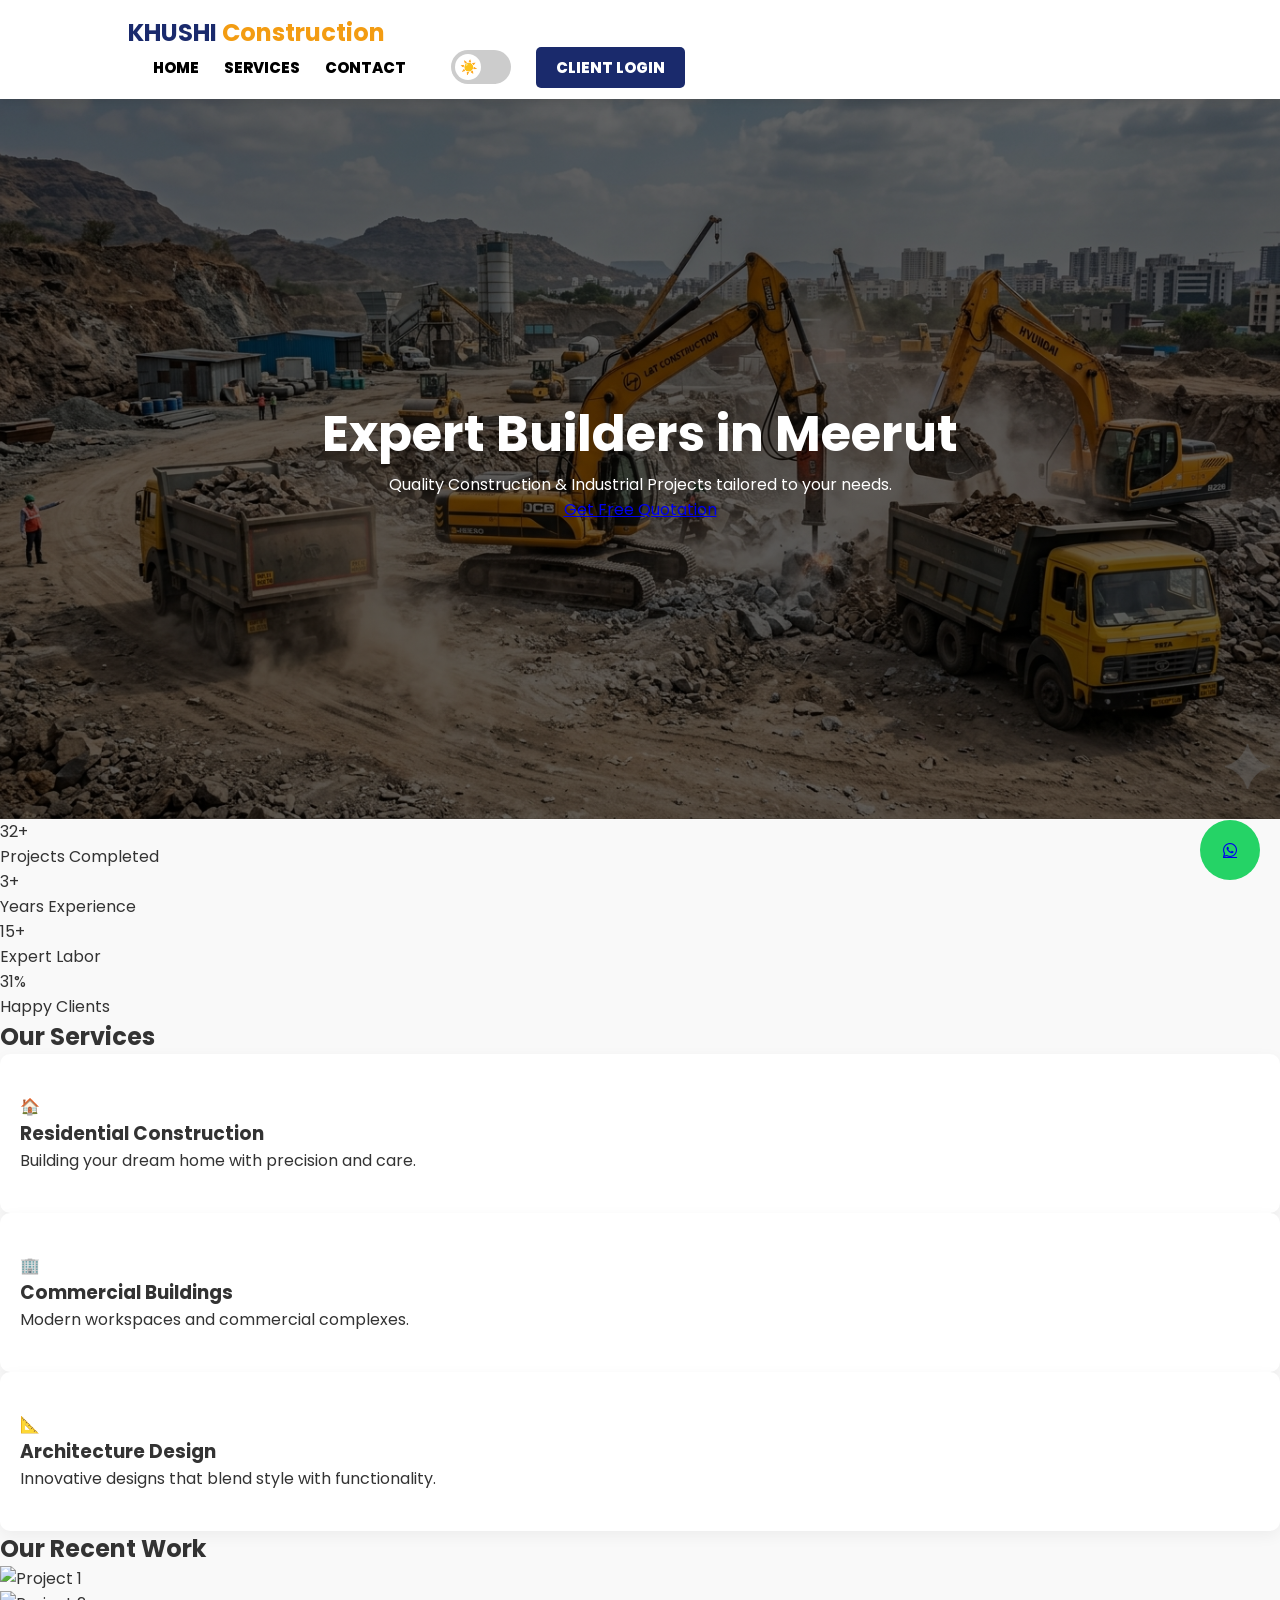
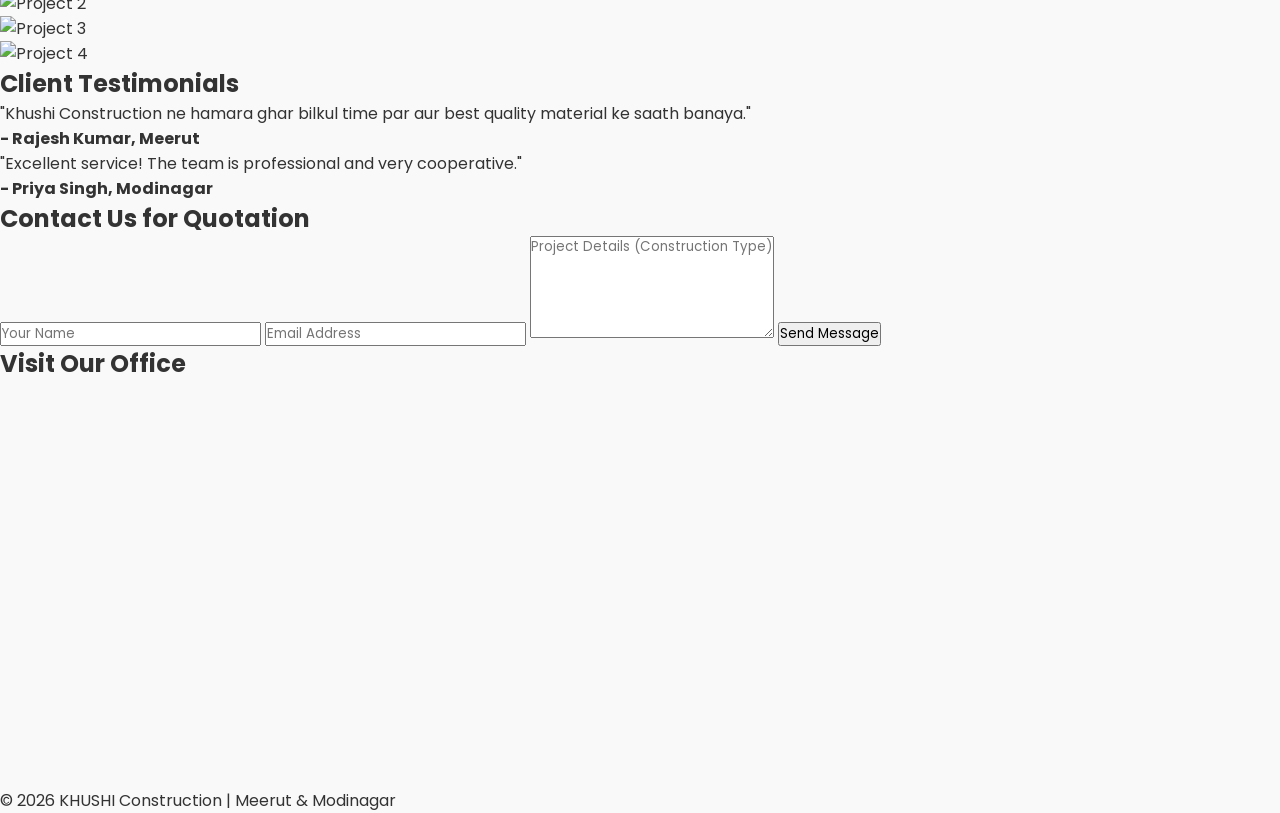
==== index.html @ 1bf015a7 "commit karo" ====
<!DOCTYPE html>
<html lang="en">
<head>
    <meta charset="UTF-8">
    <meta name="viewport" content="width=device-width, initial-scale=1.0">
    <title>KHUSHI Construction | Expert Builders in Meerut</title>
    <link rel="stylesheet" href="style.css?v=1.3">
    <link href="https://fonts.googleapis.com/css2?family=Poppins:wght@300;400;600;700&display=swap" rel="stylesheet">
    <link rel="stylesheet" href="https://cdnjs.cloudflare.com/ajax/libs/font-awesome/6.0.0/css/all.min.css">
</head>
<body>

    <header>
        <nav>
            <div class="logo">KHUSHI <span>Construction</span></div>
            <ul class="nav-links">       
                <li><a href="#home">Home</a></li>
                <li><a href="#services">Services</a></li>
                <li><a href="#contact">Contact</a></li>
                <li>
                    <div class="theme-switch-wrapper">
                        <label class="theme-switch">
                            <input type="checkbox" id="checkbox">
                            <div class="slider"></div>
                        </label>
                    </div>
                </li>
                <li><a href="login.html" class="btn-login">Client Login</a></li>
            </ul>
        </nav>
    </header>

    <section id="home" class="hero">
        <div class="hero-content">
            <h1>Expert Builders in Meerut</h1>
            <p>Quality Construction & Industrial Projects tailored to your needs.</p>
            <a href="#contact" class="cta-btn">Get Free Quotation</a>
        </div>
    </section>

    <section id="stats" class="stats-section">
        <div class="stats-container">
            <div class="stat-item">
                <span class="stat-number" data-count="100">0</span>+
                <p>Projects Completed</p>
            </div>
            <div class="stat-item">
                <span class="stat-number" data-count="10">0</span>+
                <p>Years Experience</p>
            </div>
            <div class="stat-item">
                <span class="stat-number" data-count="50">0</span>+
                <p>Expert Labor</p>
            </div>
            <div class="stat-item">
                <span class="stat-number" data-count="100">0</span>%
                <p>Happy Clients</p>
            </div>
        </div>
    </section>

    <section id="services" class="services">
        <h2>Our Services</h2>
        <div class="service-container">
            <div class="service-box">
                <div class="icon">🏠</div>
                <h3>Residential Construction</h3>
                <p>Building your dream home with precision and care.</p>
            </div>
            <div class="service-box">
                <div class="icon">🏢</div>
                <h3>Commercial Buildings</h3>
                <p>Modern workspaces and commercial complexes.</p>
            </div>
            <div class="service-box">
                <div class="icon">📐</div>
                <h3>Architecture Design</h3>
                <p>Innovative designs that blend style with functionality.</p>
            </div>
        </div>
    </section>

    <section id="gallery" class="gallery-section">
        <h2>Our Recent Work</h2>
        <div class="gallery-grid">
            <div class="gallery-item"><img src="project1.jpg" alt="Project 1"></div>
            <div class="gallery-item"><img src="project2.jpg" alt="Project 2"></div>
            <div class="gallery-item"><img src="project3.jpg" alt="Project 3"></div>
            <div class="gallery-item"><img src="project4.jpg" alt="Project 4"></div>
        </div>
    </section>

    <section id="testimonials" class="testimonials-section">
        <h2>Client Testimonials</h2>
        <div class="testimonial-container">
            <div class="testimonial-item">
                <p>"Khushi Construction ne hamara ghar bilkul time par aur best quality material ke saath banaya."</p>
                <h4>- Rajesh Kumar, Meerut</h4>
            </div>
            <div class="testimonial-item">
                <p>"Excellent service! The team is professional and very cooperative."</p>
                <h4>- Priya Singh, Modinagar</h4>
            </div>
        </div>
    </section>

    <section id="contact" class="contact-section">
        <h2>Contact Us for Quotation</h2>
        <div class="contact-container">
            <form id="contactForm">
                <input type="text" placeholder="Your Name" required>
                <input type="email" placeholder="Email Address" required>
                <textarea rows="5" placeholder="Project Details (Construction Type)"></textarea>
                <button type="submit" class="submit-btn">Send Message</button>
            </form>
        </div>
    </section>

    <section id="map" class="map-section">
        <h2>Visit Our Office</h2>
        <div class="map-container">
            <iframe src="https://www.google.com/maps/embed?pb=!1m18!1m12!1m3!1d111685.0592751486!2d77.63384281313437!3d28.982463383569424!2m3!1f0!2f0!3f0!3m2!1i1024!2i768!4f13.1!3m3!1m2!1s0x390c64435ebc68ef%3A0x1996778997a4439c!2sMeerut%2C%20Uttar%20Pradesh!5e0!3m2!1sen!2sin!4v1700000000000!5m2!1sen!2sin" width="100%" height="400" style="border:0;" allowfullscreen="" loading="lazy"></iframe>
        </div>
    </section>

    <footer>
        <p>© 2026 KHUSHI Construction | Meerut & Modinagar</p>
    </footer>

    <a href="https://wa.me/8979770393" class="whatsapp-float" target="_blank">
        <i class="fab fa-whatsapp"></i>
    </a>

    <script src="https://code.jquery.com/jquery-3.6.0.min.js"></script>
    <script>
        $(document).ready(function() {
            var a = 0;
            $(window).scroll(function() {
                var statsSection = $('#stats');
                if (statsSection.length) {
                    var oTop = statsSection.offset().top - window.innerHeight;
                    if (a == 0 && $(window).scrollTop() > oTop) {
                        $('.stat-number').each(function() {
                            var $this = $(this), countTo = $this.attr('data-count');
                            $({ countNum: $this.text() }).animate({ countNum: countTo }, {
                                duration: 2000, easing: 'swing',
                                step: function() { $this.text(Math.floor(this.countNum)); },
                                complete: function() { $this.text(this.countNum); }
                            });
                        });
                        a = 1;
                    }
                }
            });
        });
    </script>
    <script src="script.js"></script>
</body>
</html>
---- style.css ----
/* --- 1. GLOBAL SETTINGS --- */
* {
    margin: 0;
    padding: 0;
    box-sizing: border-box;
    font-family: 'Poppins', sans-serif;
}

body {
    background-color: #f9f9f9;
    color: #333;
    transition: background 0.4s, color 0.4s;
}

/* Dark Mode Logic */
body.dark-mode {
    background-color: #121212 !important;
    color: #ffffff !important;
}

/* --- 2. NAVBAR & HEADER --- */
header {
    background: #fff;
    padding: 15px 10%;
    box-shadow: 0 2px 10px rgba(0,0,0,0.1);
    position: sticky;
    top: 0;
    z-index: 1000;
    display: flex;
    justify-content: space-between;
    align-items: center;
}

body.dark-mode header {
    background-color: #1a1a1a !important;
    box-shadow: 0 2px 10px rgba(255,255,255,0.1) !important;
}

.logo {
    font-size: 24px;
    font-weight: 700;
    color: #1a2a6c;
}

.logo span { color: #f39c12; }

.nav-links {
    list-style: none;
    display: flex;
    align-items: center;
}

.nav-links li { margin-left: 25px; }

.nav-links a {
    text-decoration: none;
    color: #000;
    font-weight: 800;
    text-transform: uppercase;
    transition: 0.3s;
    font-size: 15px;
}

body.dark-mode .nav-links a { color: #fff !important; }

.nav-links a:hover { color: #f39c12; }

/* Login Button in Nav */
.btn-login {
    background: #1a2a6c !important;
    color: #fff !important;
    padding: 10px 20px !important;
    border-radius: 5px;
}

.btn-login:hover { background: #15224e !important; }

/* --- 3. PREMIUM DARK MODE SWITCH --- */
.theme-switch-wrapper { display: flex; align-items: center; margin-left: 20px; }
.theme-switch { position: relative; display: inline-block; width: 60px; height: 34px; }
.theme-switch input { display: none; }
.slider {
    position: absolute; cursor: pointer; top: 0; left: 0; right: 0; bottom: 0;
    background-color: #ccc; transition: .4s; border-radius: 34px;
}
.slider:before {
    position: absolute; content: "☀️"; height: 26px; width: 26px; left: 4px; bottom: 4px;
    background-color: white; transition: .4s; border-radius: 50%;
    display: flex; align-items: center; justify-content: center; font-size: 14px;
}
input:checked + .slider { background-color: #3f51b5; }
input:checked + .slider:before { transform: translateX(26px); content: "🌙"; }

/* --- 4. HERO & SECTIONS --- */
.hero {
    height: 80vh;
    background: linear-gradient(rgba(0,0,0,0.6), rgba(0,0,0,0.6)), url('hero.png') no-repeat center center/cover;
    display: flex; align-items: center; justify-content: center; text-align: center; color: #fff;
}
.hero h1 { font-size: 50px; }

.service-box {
    background: #fff; padding: 40px 20px; border-radius: 10px;
    box-shadow: 0 5px 15px rgba(0,0,0,0.05); transition: 0.3s;
}
body.dark-mode .service-box { background-color: #1e1e1e !important; color: white; border: 1px solid #333; }

/* --- 5. PREMIUM LOGIN PAGE (Glassmorphism) --- */
.login-page-body {
    background: linear-gradient(rgba(0,0,0,0.7), rgba(0,0,0,0.7)), url('hero.png');
    background-size: cover; height: 100vh; display: flex; align-items: center; justify-content: center;
}
.glass-login-box {
    background: rgba(255, 255, 255, 0.08); backdrop-filter: blur(20px);
    border: 1px solid rgba(255, 255, 255, 0.1); border-radius: 25px;
    padding: 40px; width: 100%; max-width: 400px; color: #fff; text-align: center;
}
.input-field { position: relative; margin-bottom: 30px; border-bottom: 2px solid rgba(255,255,255,0.2); }
.input-field input { width: 100%; background: none; border: none; outline: none; padding: 10px 0; color: #fff; }
.input-field i#togglePassword { position: absolute; right: 10px; top: 50%; transform: translateY(-50%); cursor: pointer; color: #3f51b5; }

/* --- 6. WHATSAPP & ANIMATIONS --- */
.whatsapp-float {
    position: fixed; width: 60px; height: 60px; bottom: 20px; right: 20px;
    background-color: #25d366; border-radius: 50%; display: flex; align-items: center;
    justify-content: center; z-index: 1000; animation: bounce 2s infinite, pulse-green 2s infinite;
}
.whatsapp-float img { width: 60%; height: 60%; object-fit: contain; }

@keyframes bounce { 0%, 100% { transform: translateY(0); } 50% { transform: translateY(-10px); } }
@keyframes pulse-green { 0% { box-shadow: 0 0 0 0 rgba(37, 211, 102, 0.7); } 70% { box-shadow: 0 0 0 15px rgba(37, 211, 102, 0); } 100% { box-shadow: 0 0 0 0 rgba(37, 211, 102, 0); } }

/* --- 7. MOBILE OPTIMIZATION --- */
@media (max-width: 768px) {
    header { padding: 10px 5%; flex-direction: column; }
    .nav-links { flex-wrap: wrap; justify-content: center; gap: 10px; margin-top: 10px; }
    .nav-links li { margin-left: 0; }
    .hero h1 { font-size: 28px; }
    .stats-container { flex-direction: column; }
}
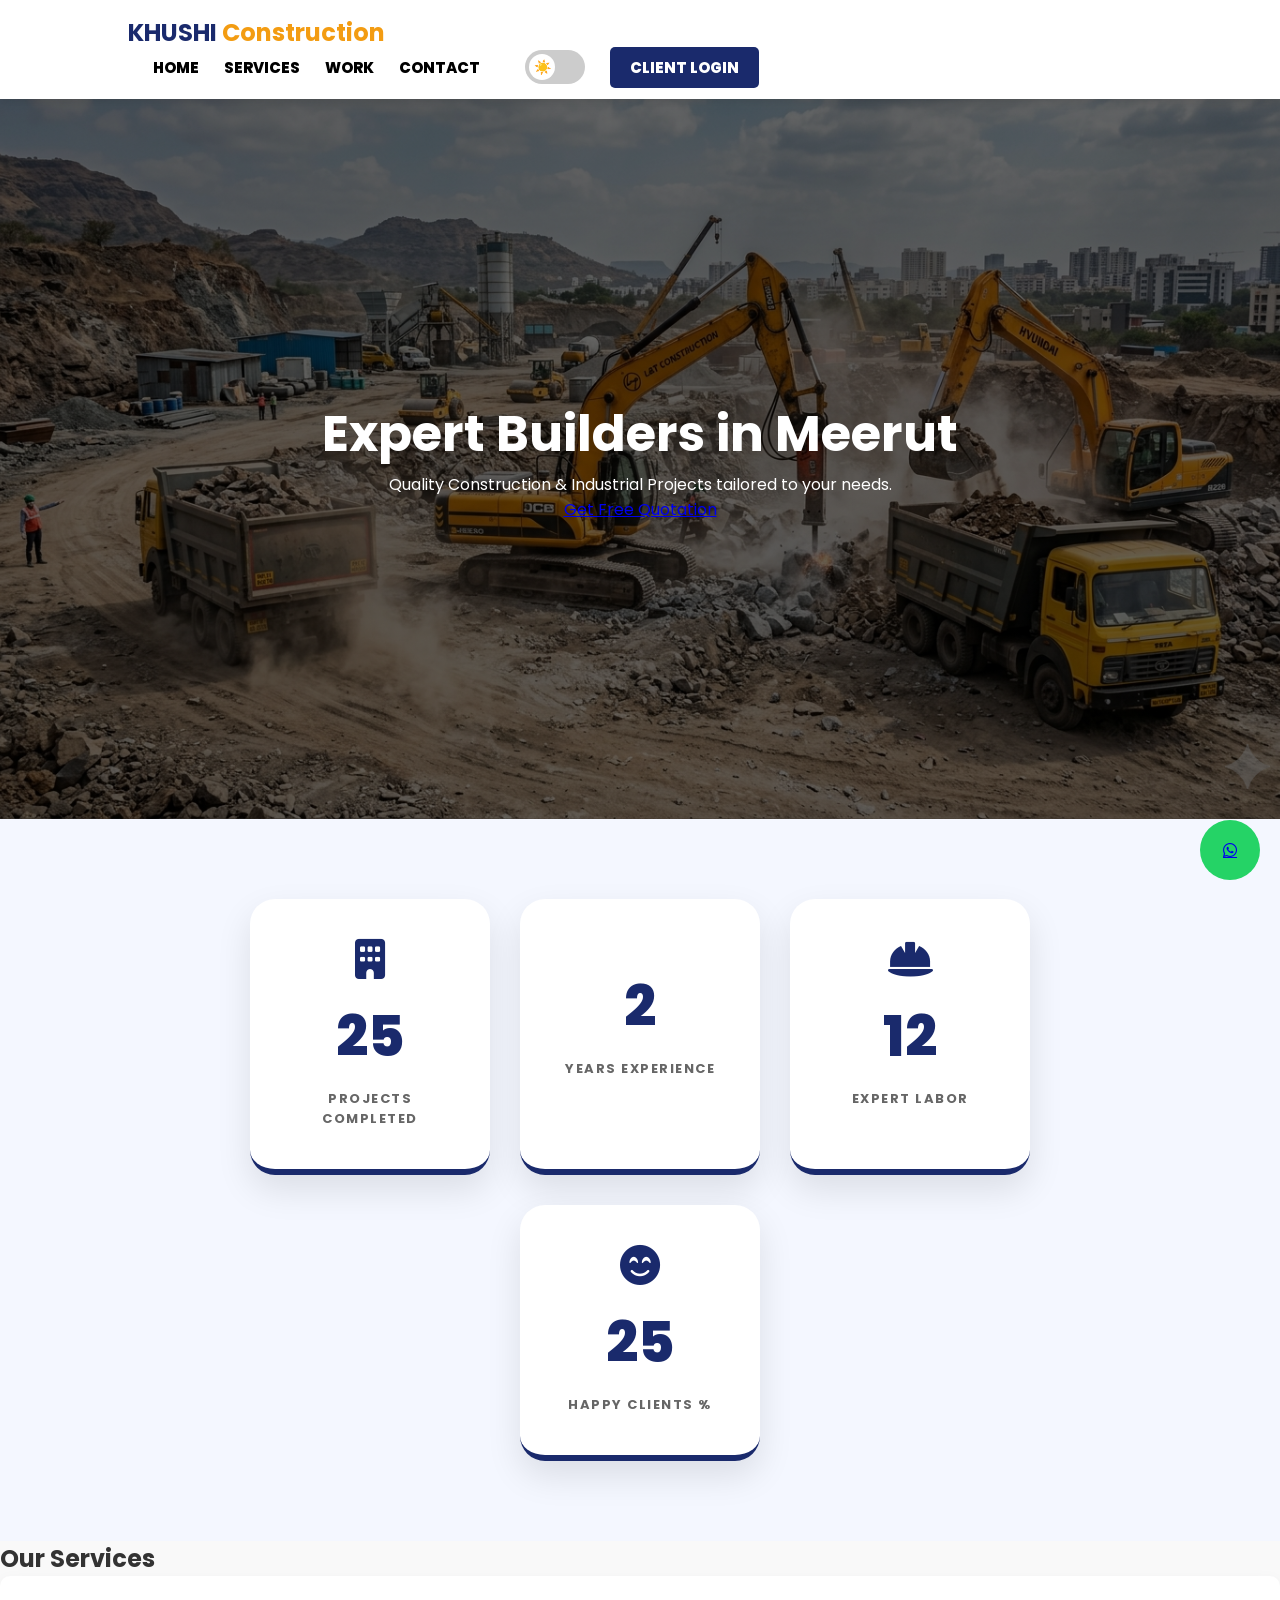
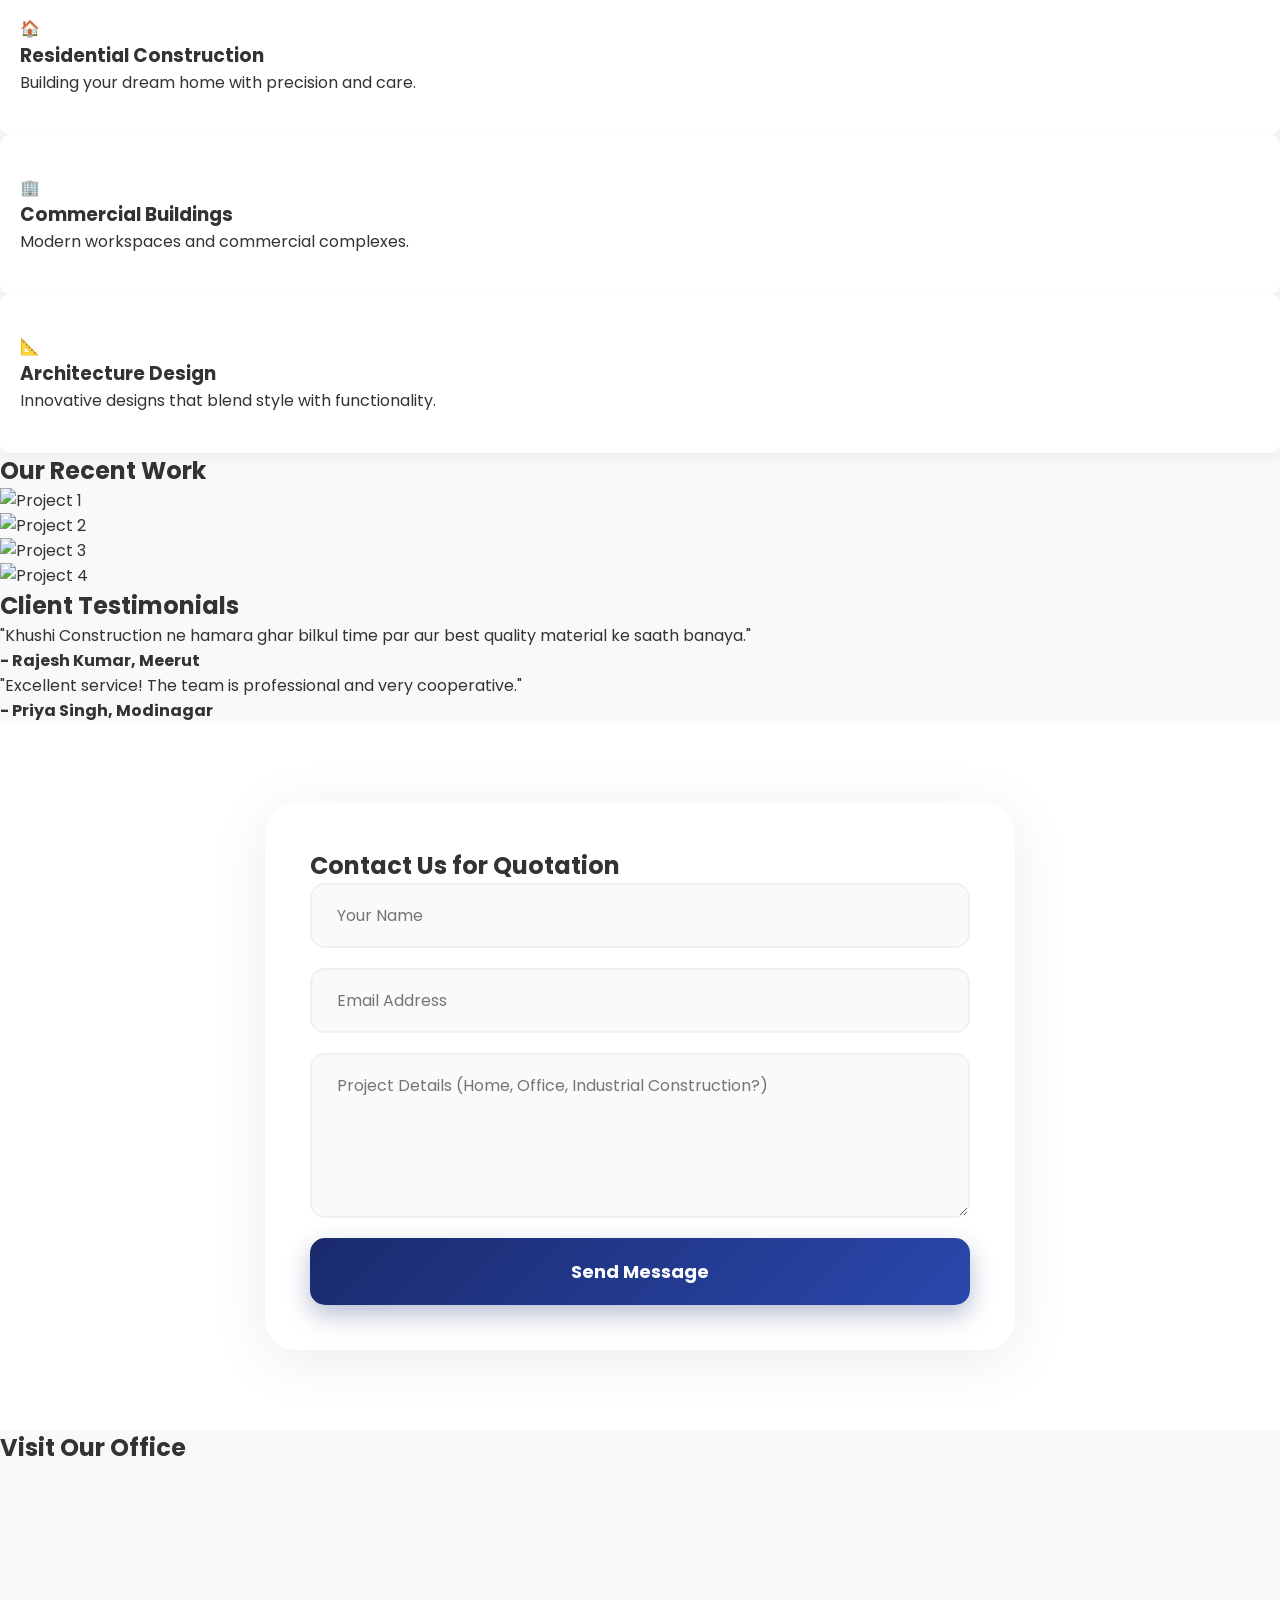
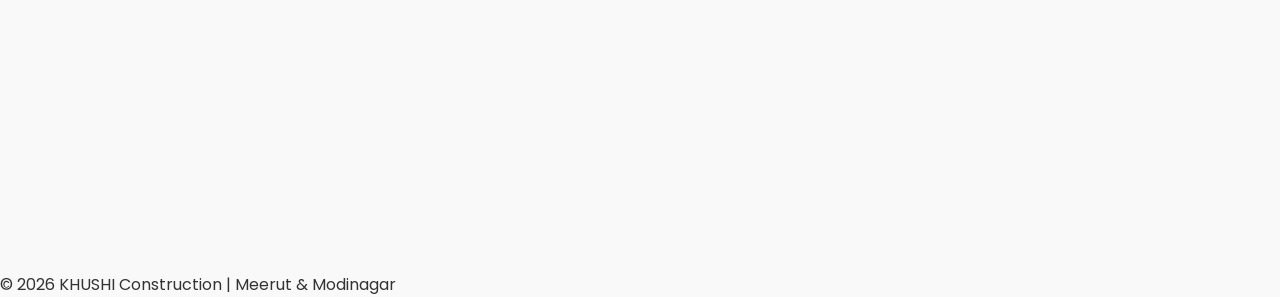
==== commit 2f9f94f0: "commit karo" ====
--- a/index.html
+++ b/index.html
@@ -4,7 +4,7 @@
     <meta charset="UTF-8">
     <meta name="viewport" content="width=device-width, initial-scale=1.0">
     <title>KHUSHI Construction | Expert Builders in Meerut</title>
-    <link rel="stylesheet" href="style.css?v=1.3">
+    <link rel="stylesheet" href="style.css?v=1.4">
     <link href="https://fonts.googleapis.com/css2?family=Poppins:wght@300;400;600;700&display=swap" rel="stylesheet">
     <link rel="stylesheet" href="https://cdnjs.cloudflare.com/ajax/libs/font-awesome/6.0.0/css/all.min.css">
 </head>
@@ -16,6 +16,7 @@
             <ul class="nav-links">       
                 <li><a href="#home">Home</a></li>
                 <li><a href="#services">Services</a></li>
+                <li><a href="#gallery">Work</a></li>
                 <li><a href="#contact">Contact</a></li>
                 <li>
                     <div class="theme-switch-wrapper">
@@ -41,20 +42,24 @@
     <section id="stats" class="stats-section">
         <div class="stats-container">
             <div class="stat-item">
-                <span class="stat-number" data-count="100">0</span>+
+                <i class="fas fa-building" style="font-size: 2.5rem; color: #1a2a6c; margin-bottom: 15px;"></i>
+                <span class="stat-number" data-count="100">0</span>
                 <p>Projects Completed</p>
             </div>
             <div class="stat-item">
-                <span class="stat-number" data-count="10">0</span>+
+                <i class="fas fa-trowel-bricks" style="font-size: 2.5rem; color: #1a2a6c; margin-bottom: 15px;"></i>
+                <span class="stat-number" data-count="10">0</span>
                 <p>Years Experience</p>
             </div>
             <div class="stat-item">
-                <span class="stat-number" data-count="50">0</span>+
+                <i class="fas fa-helmet-safety" style="font-size: 2.5rem; color: #1a2a6c; margin-bottom: 15px;"></i>
+                <span class="stat-number" data-count="50">0</span>
                 <p>Expert Labor</p>
             </div>
             <div class="stat-item">
-                <span class="stat-number" data-count="100">0</span>%
-                <p>Happy Clients</p>
+                <i class="fas fa-smile-beam" style="font-size: 2.5rem; color: #1a2a6c; margin-bottom: 15px;"></i>
+                <span class="stat-number" data-count="100">0</span>
+                <p>Happy Clients %</p>
             </div>
         </div>
     </section>
@@ -105,12 +110,12 @@
     </section>
 
     <section id="contact" class="contact-section">
-        <h2>Contact Us for Quotation</h2>
         <div class="contact-container">
+            <h2>Contact Us for Quotation</h2>
             <form id="contactForm">
                 <input type="text" placeholder="Your Name" required>
                 <input type="email" placeholder="Email Address" required>
-                <textarea rows="5" placeholder="Project Details (Construction Type)"></textarea>
+                <textarea rows="5" placeholder="Project Details (Home, Office, Industrial Construction?)" required></textarea>
                 <button type="submit" class="submit-btn">Send Message</button>
             </form>
         </div>
@@ -119,7 +124,7 @@
     <section id="map" class="map-section">
         <h2>Visit Our Office</h2>
         <div class="map-container">
-            <iframe src="https://www.google.com/maps/embed?pb=!1m18!1m12!1m3!1d111685.0592751486!2d77.63384281313437!3d28.982463383569424!2m3!1f0!2f0!3f0!3m2!1i1024!2i768!4f13.1!3m3!1m2!1s0x390c64435ebc68ef%3A0x1996778997a4439c!2sMeerut%2C%20Uttar%20Pradesh!5e0!3m2!1sen!2sin!4v1700000000000!5m2!1sen!2sin" width="100%" height="400" style="border:0;" allowfullscreen="" loading="lazy"></iframe>
+            <iframe src="https://www.google.com/maps/embed?pb=!1m18!1m12!1m3!1d111667.5855701878!2d77.62536842514336!3d28.999661414457196!2m3!1f0!2f0!3f0!3m2!1i1024!2i768!4f13.1!3m3!1m2!1s0x390c64f4575d1ad3%3A0x3f5c786733230559!2sMeerut%2C%20Uttar%20Pradesh!5e0!3m2!1sen!2sin!4v1711361234567!5m2!1sen!2sin" width="100%" height="400" style="border:0;" allowfullscreen="" loading="lazy"></iframe>
         </div>
     </section>
 
--- a/style.css
+++ b/style.css
@@ -105,19 +105,188 @@
 }
 body.dark-mode .service-box { background-color: #1e1e1e !important; color: white; border: 1px solid #333; }
 
-/* --- 5. PREMIUM LOGIN PAGE (Glassmorphism) --- */
-.login-page-body {
-    background: linear-gradient(rgba(0,0,0,0.7), rgba(0,0,0,0.7)), url('hero.png');
-    background-size: cover; height: 100vh; display: flex; align-items: center; justify-content: center;
-}
-.glass-login-box {
-    background: rgba(255, 255, 255, 0.08); backdrop-filter: blur(20px);
-    border: 1px solid rgba(255, 255, 255, 0.1); border-radius: 25px;
-    padding: 40px; width: 100%; max-width: 400px; color: #fff; text-align: center;
-}
-.input-field { position: relative; margin-bottom: 30px; border-bottom: 2px solid rgba(255,255,255,0.2); }
-.input-field input { width: 100%; background: none; border: none; outline: none; padding: 10px 0; color: #fff; }
-.input-field i#togglePassword { position: absolute; right: 10px; top: 50%; transform: translateY(-50%); cursor: pointer; color: #3f51b5; }
+
+/* --- NEW WAVY & ULTRA ROUNDED LOGIN STYLES --- */
+
+.wavy-login-body {
+    background-color: #79a1f2; /* Pure background color from image_17 */
+    background-image: url('data:image/svg+xml;utf8,<svg xmlns="http://www.w3.org/2000/svg" width="100%" height="100%"><defs><linearGradient id="g" x1="0%" y1="0%" x2="100%" y2="100%"><stop offset="0%" style="stop-color:%233b5bdb"/><stop offset="100%" style="stop-color:%23001f60"/></linearGradient></defs><rect width="100%" height="100%" fill="url(%23g)"/></svg>');
+    background-size: cover;
+    height: 100vh;
+    display: flex;
+    align-items: center;
+    justify-content: center;
+    overflow: hidden;
+    position: relative;
+}
+
+/* Wavy Overlay Shapes (Simulated with pseudo-elements for now) */
+.wavy-login-body::before, .wavy-login-body::after {
+    content: '';
+    position: absolute;
+    width: 200%;
+    height: 200%;
+    top: -50%;
+    left: -50%;
+    z-index: 1;
+    background: radial-gradient(circle, rgba(255,255,255,0.1) 0%, rgba(255,255,255,0) 70%);
+}
+
+.wavy-login-wrapper {
+    z-index: 2;
+    padding: 20px;
+    width: 100%;
+    max-width: 900px; /* Wider for social icons line */
+    display: flex;
+    justify-content: center;
+}
+
+.ultra-glass-box {
+    background: rgba(255, 255, 255, 0.05);
+    backdrop-filter: blur(25px) saturate(180%);
+    -webkit-backdrop-filter: blur(25px) saturate(180%);
+    border: 1px solid rgba(255, 255, 255, 0.15);
+    border-radius: 40px; /* Very rounded borders */
+    padding: 50px 70px;
+    box-shadow: 0 30px 60px rgba(0,0,0,0.3);
+    color: #fff;
+    width: 100%;
+    max-width: 500px; /* Box itself is smaller */
+}
+
+.login-brand-minimal {
+    text-align: left;
+    margin-bottom: 30px;
+}
+
+.login-brand-minimal p {
+    font-size: 14px;
+    color: rgba(255,255,255,0.8);
+    margin-bottom: 5px;
+}
+
+.login-brand-minimal h2 {
+    font-size: 36px;
+    font-weight: 700;
+}
+
+/* Input Fields with specific rounding */
+.input-block {
+    margin-bottom: 20px;
+    text-align: left;
+    position: relative;
+}
+
+.input-block label {
+    display: block;
+    font-size: 14px;
+    margin-bottom: 8px;
+    color: #fff;
+}
+
+.input-block input {
+    width: 100%;
+    padding: 15px 20px;
+    background: #fff; /* White inputs as in image_17 */
+    border: none;
+    border-radius: 12px; /* Less rounded inputs */
+    color: #000;
+    font-size: 15px;
+}
+
+.input-block input::placeholder {
+    color: #aaa;
+}
+
+/* Password Eye in specific position */
+.input-block i#togglePassword {
+    position: absolute;
+    right: 15px;
+    top: 45px; /* Adjust based on input height */
+    color: #777; /* Neutral color as in image_17 */
+    cursor: pointer;
+}
+
+.forgot-wrapper {
+    text-align: left;
+    margin-top: -10px;
+    margin-bottom: 25px;
+}
+
+.forgot-wavy {
+    color: rgba(255,255,255,0.8);
+    font-size: 13px;
+    text-decoration: none;
+}
+
+/* Specific button styles */
+.wavy-btn-signin {
+    width: 100%;
+    padding: 15px;
+    background: #001f60; /* Dark blue button */
+    border: none;
+    border-radius: 15px;
+    color: #fff;
+    font-size: 16px;
+    font-weight: 600;
+    cursor: pointer;
+    transition: 0.3s;
+}
+
+.wavy-btn-signin:hover {
+    background: #002e8c;
+}
+
+.divider-wavy {
+    text-align: center;
+    margin: 30px 0;
+    position: relative;
+}
+
+.divider-wavy span {
+    background: none; /* Text floats */
+    padding: 0 10px;
+    color: rgba(255,255,255,0.7);
+    font-size: 12px;
+}
+
+/* Social Buttons line */
+.social-login-wavy {
+    display: flex;
+    justify-content: center;
+    gap: 15px;
+    margin-bottom: 30px;
+}
+
+.social-icon {
+    display: flex;
+    align-items: center;
+    justify-content: center;
+    width: 50px;
+    height: 50px;
+    background: #fff;
+    border-radius: 12px;
+    color: #000;
+    font-size: 20px;
+    text-decoration: none;
+    transition: 0.3s;
+}
+
+.social-icon:hover {
+    background: #f1f1f1;
+    transform: translateY(-2px);
+}
+
+.signup-footer-wavy {
+    font-size: 13px;
+    color: rgba(255,255,255,0.7);
+}
+
+.signup-footer-wavy a {
+    color: #fff;
+    text-decoration: none;
+    font-weight: 600;
+}
 
 /* --- 6. WHATSAPP & ANIMATIONS --- */
 .whatsapp-float {
@@ -137,4 +306,119 @@
     .nav-links li { margin-left: 0; }
     .hero h1 { font-size: 28px; }
     .stats-container { flex-direction: column; }
-}+}
+
+
+/* --- 8. NEW MODERN STATS & FORM FIX (Paste this at the bottom) --- */
+
+.stats-section {
+    background: #f4f7ff; /* Light blueish grey background */
+    padding: 80px 10%;
+    text-align: center;
+}
+
+.stats-container {
+    display: flex;
+    justify-content: center;
+    gap: 30px;
+    flex-wrap: wrap;
+}
+
+.stat-item {
+    background: #ffffff; /* Pure White Cards */
+    padding: 40px 30px;
+    border-radius: 25px; /* Premium Rounded Corners */
+    width: 240px;
+    box-shadow: 0 15px 35px rgba(0, 0, 0, 0.1);
+    transition: all 0.4s ease;
+    border-bottom: 6px solid #1a2a6c; /* Construction Blue accent */
+}
+
+.stat-item:hover {
+    transform: translateY(-15px);
+    box-shadow: 0 20px 45px rgba(26, 42, 108, 0.2);
+}
+
+.stat-number {
+    display: block;
+    font-size: 3.5rem;
+    font-weight: 800;
+    color: #1a2a6c; /* Dark Blue - Ab saaf dikhega */
+    margin-bottom: 10px;
+}
+
+.stat-item p {
+    color: #666;
+    font-weight: 700;
+    text-transform: uppercase;
+    font-size: 13px;
+    letter-spacing: 1.5px;
+}
+
+/* Contact Form Fix */
+.contact-section {
+    padding: 80px 10%;
+    background: #ffffff;
+}
+
+.contact-container {
+    max-width: 750px;
+    margin: 0 auto;
+    background: #fff;
+    padding: 45px;
+    border-radius: 30px;
+    box-shadow: 0 10px 60px rgba(0,0,0,0.08);
+}
+
+#contactForm {
+    display: flex;
+    flex-direction: column;
+    gap: 20px;
+}
+
+#contactForm input, #contactForm textarea {
+    width: 100%;
+    padding: 18px 25px;
+    border: 2px solid #f0f0f0;
+    border-radius: 15px;
+    font-size: 16px;
+    background: #fafafa;
+    transition: 0.3s;
+}
+
+#contactForm input:focus, #contactForm textarea:focus {
+    border-color: #1a2a6c;
+    background: #fff;
+    box-shadow: 0 0 15px rgba(26, 42, 108, 0.1);
+    outline: none;
+}
+
+.submit-btn {
+    width: 100%;
+    padding: 20px;
+    background: linear-gradient(135deg, #1a2a6c, #2a48ad);
+    color: white;
+    border: none;
+    border-radius: 15px;
+    font-size: 18px;
+    font-weight: 700;
+    cursor: pointer;
+    box-shadow: 0 10px 25px rgba(26, 42, 108, 0.3);
+    transition: 0.4s;
+}
+
+.submit-btn:hover {
+    transform: scale(1.02);
+    box-shadow: 0 15px 35px rgba(26, 42, 108, 0.4);
+}
+
+/* Dark Mode support for new sections */
+body.dark-mode .stats-section { background: #121212; }
+body.dark-mode .stat-item { background: #1e1e1e; border-bottom-color: #f39c12; }
+body.dark-mode .stat-number { color: #f39c12; }
+body.dark-mode .contact-container { background: #1e1e1e; }
+body.dark-mode #contactForm input, body.dark-mode #contactForm textarea { 
+    background: #2d2d2d; 
+    border-color: #444; 
+    color: white; 
+}
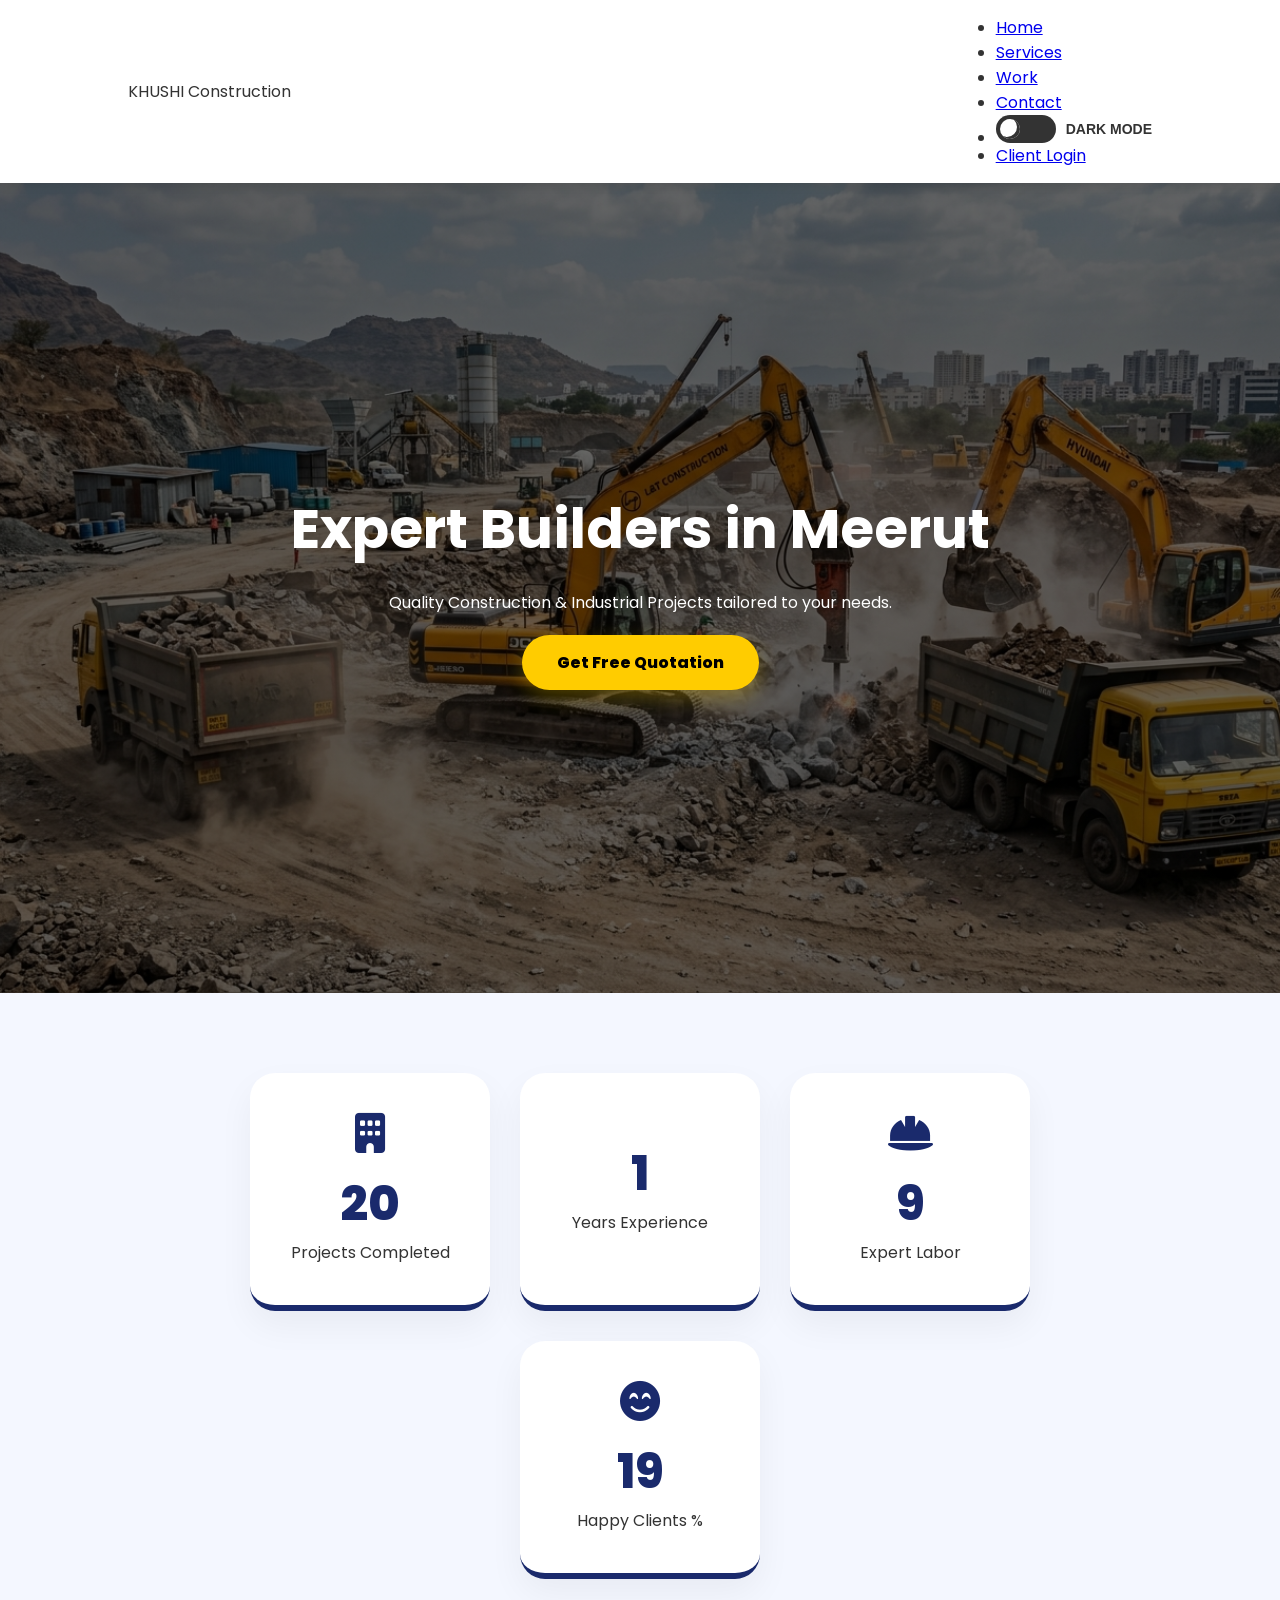
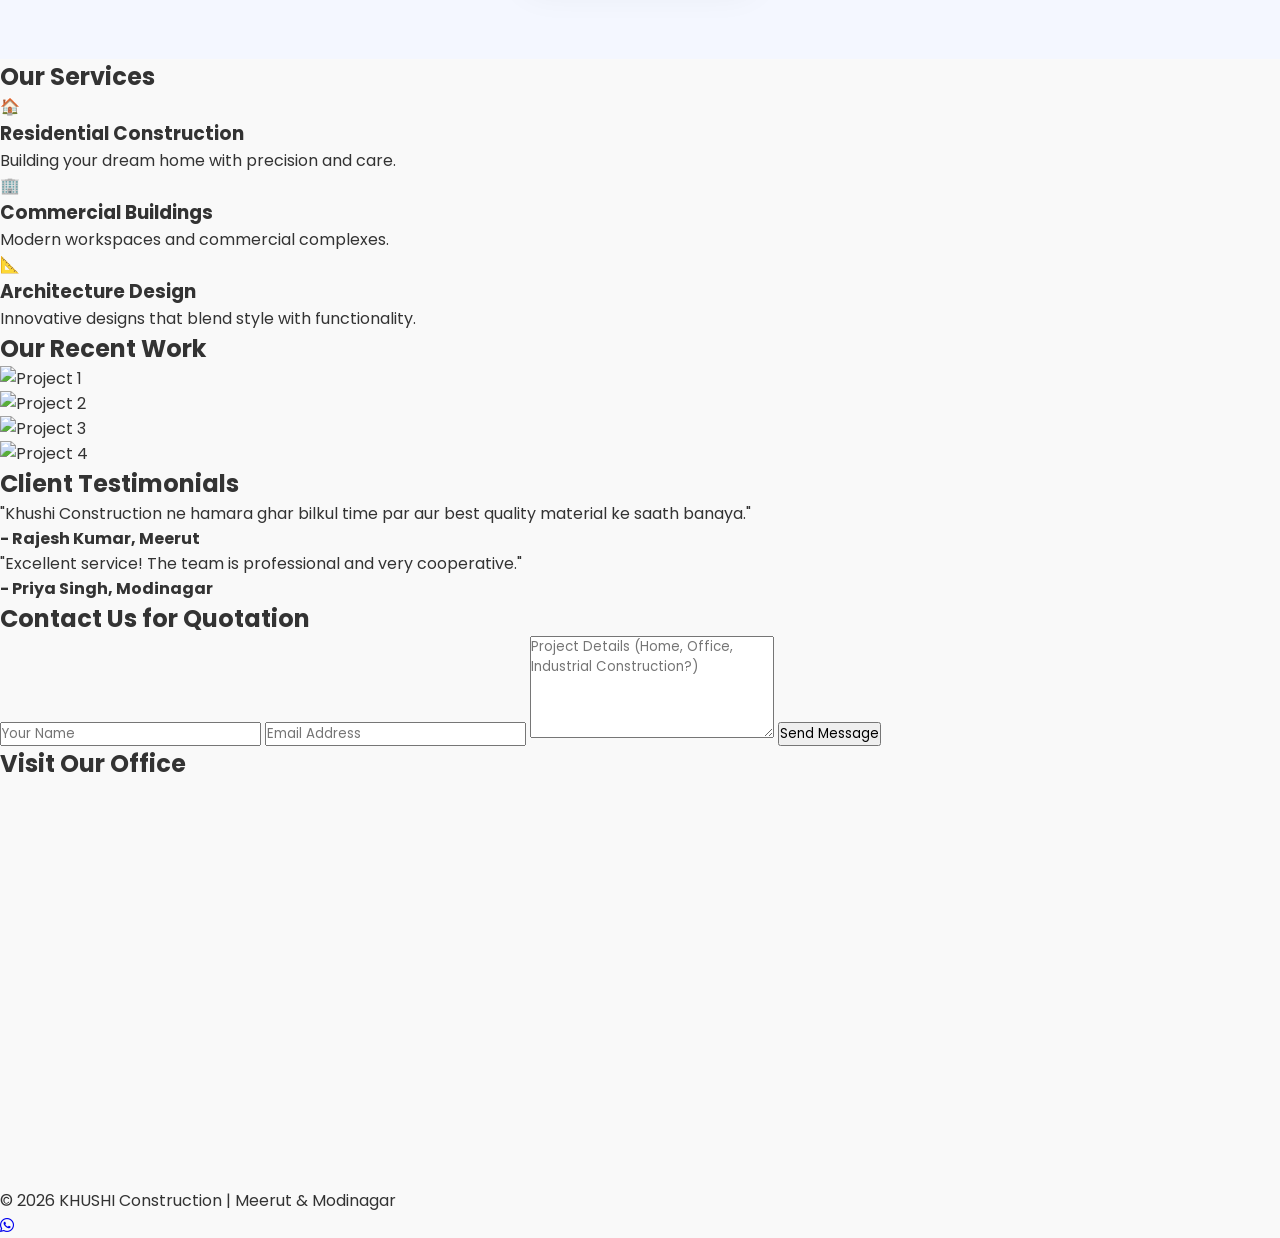
==== commit 3b69d890: "Add files via upload" ====
--- a/index.html
+++ b/index.html
@@ -1,164 +1,165 @@
-<!DOCTYPE html>
-<html lang="en">
-<head>
-    <meta charset="UTF-8">
-    <meta name="viewport" content="width=device-width, initial-scale=1.0">
-    <title>KHUSHI Construction | Expert Builders in Meerut</title>
-    <link rel="stylesheet" href="style.css?v=1.4">
-    <link href="https://fonts.googleapis.com/css2?family=Poppins:wght@300;400;600;700&display=swap" rel="stylesheet">
-    <link rel="stylesheet" href="https://cdnjs.cloudflare.com/ajax/libs/font-awesome/6.0.0/css/all.min.css">
-</head>
-<body>
-
-    <header>
-        <nav>
-            <div class="logo">KHUSHI <span>Construction</span></div>
-            <ul class="nav-links">       
-                <li><a href="#home">Home</a></li>
-                <li><a href="#services">Services</a></li>
-                <li><a href="#gallery">Work</a></li>
-                <li><a href="#contact">Contact</a></li>
-                <li>
-                    <div class="theme-switch-wrapper">
-                        <label class="theme-switch">
-                            <input type="checkbox" id="checkbox">
-                            <div class="slider"></div>
-                        </label>
-                    </div>
-                </li>
-                <li><a href="login.html" class="btn-login">Client Login</a></li>
-            </ul>
-        </nav>
-    </header>
-
-    <section id="home" class="hero">
-        <div class="hero-content">
-            <h1>Expert Builders in Meerut</h1>
-            <p>Quality Construction & Industrial Projects tailored to your needs.</p>
-            <a href="#contact" class="cta-btn">Get Free Quotation</a>
-        </div>
-    </section>
-
-    <section id="stats" class="stats-section">
-        <div class="stats-container">
-            <div class="stat-item">
-                <i class="fas fa-building" style="font-size: 2.5rem; color: #1a2a6c; margin-bottom: 15px;"></i>
-                <span class="stat-number" data-count="100">0</span>
-                <p>Projects Completed</p>
-            </div>
-            <div class="stat-item">
-                <i class="fas fa-trowel-bricks" style="font-size: 2.5rem; color: #1a2a6c; margin-bottom: 15px;"></i>
-                <span class="stat-number" data-count="10">0</span>
-                <p>Years Experience</p>
-            </div>
-            <div class="stat-item">
-                <i class="fas fa-helmet-safety" style="font-size: 2.5rem; color: #1a2a6c; margin-bottom: 15px;"></i>
-                <span class="stat-number" data-count="50">0</span>
-                <p>Expert Labor</p>
-            </div>
-            <div class="stat-item">
-                <i class="fas fa-smile-beam" style="font-size: 2.5rem; color: #1a2a6c; margin-bottom: 15px;"></i>
-                <span class="stat-number" data-count="100">0</span>
-                <p>Happy Clients %</p>
-            </div>
-        </div>
-    </section>
-
-    <section id="services" class="services">
-        <h2>Our Services</h2>
-        <div class="service-container">
-            <div class="service-box">
-                <div class="icon">🏠</div>
-                <h3>Residential Construction</h3>
-                <p>Building your dream home with precision and care.</p>
-            </div>
-            <div class="service-box">
-                <div class="icon">🏢</div>
-                <h3>Commercial Buildings</h3>
-                <p>Modern workspaces and commercial complexes.</p>
-            </div>
-            <div class="service-box">
-                <div class="icon">📐</div>
-                <h3>Architecture Design</h3>
-                <p>Innovative designs that blend style with functionality.</p>
-            </div>
-        </div>
-    </section>
-
-    <section id="gallery" class="gallery-section">
-        <h2>Our Recent Work</h2>
-        <div class="gallery-grid">
-            <div class="gallery-item"><img src="project1.jpg" alt="Project 1"></div>
-            <div class="gallery-item"><img src="project2.jpg" alt="Project 2"></div>
-            <div class="gallery-item"><img src="project3.jpg" alt="Project 3"></div>
-            <div class="gallery-item"><img src="project4.jpg" alt="Project 4"></div>
-        </div>
-    </section>
-
-    <section id="testimonials" class="testimonials-section">
-        <h2>Client Testimonials</h2>
-        <div class="testimonial-container">
-            <div class="testimonial-item">
-                <p>"Khushi Construction ne hamara ghar bilkul time par aur best quality material ke saath banaya."</p>
-                <h4>- Rajesh Kumar, Meerut</h4>
-            </div>
-            <div class="testimonial-item">
-                <p>"Excellent service! The team is professional and very cooperative."</p>
-                <h4>- Priya Singh, Modinagar</h4>
-            </div>
-        </div>
-    </section>
-
-    <section id="contact" class="contact-section">
-        <div class="contact-container">
-            <h2>Contact Us for Quotation</h2>
-            <form id="contactForm">
-                <input type="text" placeholder="Your Name" required>
-                <input type="email" placeholder="Email Address" required>
-                <textarea rows="5" placeholder="Project Details (Home, Office, Industrial Construction?)" required></textarea>
-                <button type="submit" class="submit-btn">Send Message</button>
-            </form>
-        </div>
-    </section>
-
-    <section id="map" class="map-section">
-        <h2>Visit Our Office</h2>
-        <div class="map-container">
-            <iframe src="https://www.google.com/maps/embed?pb=!1m18!1m12!1m3!1d111667.5855701878!2d77.62536842514336!3d28.999661414457196!2m3!1f0!2f0!3f0!3m2!1i1024!2i768!4f13.1!3m3!1m2!1s0x390c64f4575d1ad3%3A0x3f5c786733230559!2sMeerut%2C%20Uttar%20Pradesh!5e0!3m2!1sen!2sin!4v1711361234567!5m2!1sen!2sin" width="100%" height="400" style="border:0;" allowfullscreen="" loading="lazy"></iframe>
-        </div>
-    </section>
-
-    <footer>
-        <p>© 2026 KHUSHI Construction | Meerut & Modinagar</p>
-    </footer>
-
-    <a href="https://wa.me/8979770393" class="whatsapp-float" target="_blank">
-        <i class="fab fa-whatsapp"></i>
-    </a>
-
-    <script src="https://code.jquery.com/jquery-3.6.0.min.js"></script>
-    <script>
-        $(document).ready(function() {
-            var a = 0;
-            $(window).scroll(function() {
-                var statsSection = $('#stats');
-                if (statsSection.length) {
-                    var oTop = statsSection.offset().top - window.innerHeight;
-                    if (a == 0 && $(window).scrollTop() > oTop) {
-                        $('.stat-number').each(function() {
-                            var $this = $(this), countTo = $this.attr('data-count');
-                            $({ countNum: $this.text() }).animate({ countNum: countTo }, {
-                                duration: 2000, easing: 'swing',
-                                step: function() { $this.text(Math.floor(this.countNum)); },
-                                complete: function() { $this.text(this.countNum); }
-                            });
-                        });
-                        a = 1;
-                    }
-                }
-            });
-        });
-    </script>
-    <script src="script.js"></script>
-</body>
+<!DOCTYPE html>
+<html lang="en">
+<head>
+    <meta charset="UTF-8">
+    <meta name="viewport" content="width=device-width, initial-scale=1.0">
+    <title>KHUSHI Construction | Expert Builders in Meerut</title>
+    <link rel="stylesheet" href="style.css?v=1.4">
+    <link href="https://fonts.googleapis.com/css2?family=Poppins:wght@300;400;600;700&display=swap" rel="stylesheet">
+    <link rel="stylesheet" href="https://cdnjs.cloudflare.com/ajax/libs/font-awesome/6.0.0/css/all.min.css">
+</head>
+<body>
+
+    <header>
+        <nav>
+            <div class="logo">KHUSHI <span>Construction</span></div>
+            <ul class="nav-links">       
+                <li><a href="#home">Home</a></li>
+                <li><a href="#services">Services</a></li>
+                <li><a href="#gallery">Work</a></li>
+                <li><a href="#contact">Contact</a></li>
+                <li>
+                <div class="theme-switch-wrapper">
+                    <label class="theme-switch" for="checkbox">
+                        <input type="checkbox" id="checkbox" />
+                        <div class="slider"></div>
+                    </label>
+                    <span class="mode-label">Dark Mode</span>
+                </div>
+            </li>
+                <li><a href="login.html" class="btn-login">Client Login</a></li>
+            </ul>
+        </nav>
+    </header>
+
+    <section id="home" class="hero">
+        <div class="hero-content">
+            <h1>Expert Builders in Meerut</h1>
+            <p>Quality Construction & Industrial Projects tailored to your needs.</p>
+            <a href="#contact" class="cta-btn">Get Free Quotation</a>
+        </div>
+    </section>
+
+    <section id="stats" class="stats-section">
+        <div class="stats-container">
+            <div class="stat-item">
+                <i class="fas fa-building" style="font-size: 2.5rem; color: #1a2a6c; margin-bottom: 15px;"></i>
+                <span class="stat-number" data-count="100">0</span>
+                <p>Projects Completed</p>
+            </div>
+            <div class="stat-item">
+                <i class="fas fa-trowel-bricks" style="font-size: 2.5rem; color: #1a2a6c; margin-bottom: 15px;"></i>
+                <span class="stat-number" data-count="10">0</span>
+                <p>Years Experience</p>
+            </div>
+            <div class="stat-item">
+                <i class="fas fa-helmet-safety" style="font-size: 2.5rem; color: #1a2a6c; margin-bottom: 15px;"></i>
+                <span class="stat-number" data-count="50">0</span>
+                <p>Expert Labor</p>
+            </div>
+            <div class="stat-item">
+                <i class="fas fa-smile-beam" style="font-size: 2.5rem; color: #1a2a6c; margin-bottom: 15px;"></i>
+                <span class="stat-number" data-count="100">0</span>
+                <p>Happy Clients %</p>
+            </div>
+        </div>
+    </section>
+
+    <section id="services" class="services">
+        <h2>Our Services</h2>
+        <div class="service-container">
+            <div class="service-box">
+                <div class="icon">🏠</div>
+                <h3>Residential Construction</h3>
+                <p>Building your dream home with precision and care.</p>
+            </div>
+            <div class="service-box">
+                <div class="icon">🏢</div>
+                <h3>Commercial Buildings</h3>
+                <p>Modern workspaces and commercial complexes.</p>
+            </div>
+            <div class="service-box">
+                <div class="icon">📐</div>
+                <h3>Architecture Design</h3>
+                <p>Innovative designs that blend style with functionality.</p>
+            </div>
+        </div>
+    </section>
+
+    <section id="gallery" class="gallery-section">
+        <h2>Our Recent Work</h2>
+        <div class="gallery-grid">
+            <div class="gallery-item"><img src="project1.jpg" alt="Project 1"></div>
+            <div class="gallery-item"><img src="project2.jpg" alt="Project 2"></div>
+            <div class="gallery-item"><img src="project3.jpg" alt="Project 3"></div>
+            <div class="gallery-item"><img src="project4.jpg" alt="Project 4"></div>
+        </div>
+    </section>
+
+    <section id="testimonials" class="testimonials-section">
+        <h2>Client Testimonials</h2>
+        <div class="testimonial-container">
+            <div class="testimonial-item">
+                <p>"Khushi Construction ne hamara ghar bilkul time par aur best quality material ke saath banaya."</p>
+                <h4>- Rajesh Kumar, Meerut</h4>
+            </div>
+            <div class="testimonial-item">
+                <p>"Excellent service! The team is professional and very cooperative."</p>
+                <h4>- Priya Singh, Modinagar</h4>
+            </div>
+        </div>
+    </section>
+
+    <section id="contact" class="contact-section">
+        <div class="contact-container">
+            <h2>Contact Us for Quotation</h2>
+            <form id="contactForm">
+                <input type="text" placeholder="Your Name" required>
+                <input type="email" placeholder="Email Address" required>
+                <textarea rows="5" placeholder="Project Details (Home, Office, Industrial Construction?)" required></textarea>
+                <button type="submit" class="submit-btn">Send Message</button>
+            </form>
+        </div>
+    </section>
+
+    <section id="map" class="map-section">
+        <h2>Visit Our Office</h2>
+        <div class="map-container">
+            <iframe src="https://www.google.com/maps/embed?pb=!1m18!1m12!1m3!1d111667.5855701878!2d77.62536842514336!3d28.999661414457196!2m3!1f0!2f0!3f0!3m2!1i1024!2i768!4f13.1!3m3!1m2!1s0x390c64f4575d1ad3%3A0x3f5c786733230559!2sMeerut%2C%20Uttar%20Pradesh!5e0!3m2!1sen!2sin!4v1711361234567!5m2!1sen!2sin" width="100%" height="400" style="border:0;" allowfullscreen="" loading="lazy"></iframe>
+        </div>
+    </section>
+
+    <footer>
+        <p>© 2026 KHUSHI Construction | Meerut & Modinagar</p>
+    </footer>
+
+    <a href="https://wa.me/8979770393" class="whatsapp-float" target="_blank">
+        <i class="fab fa-whatsapp"></i>
+    </a>
+
+    <script src="https://code.jquery.com/jquery-3.6.0.min.js"></script>
+    <script>
+        $(document).ready(function() {
+            var a = 0;
+            $(window).scroll(function() {
+                var statsSection = $('#stats');
+                if (statsSection.length) {
+                    var oTop = statsSection.offset().top - window.innerHeight;
+                    if (a == 0 && $(window).scrollTop() > oTop) {
+                        $('.stat-number').each(function() {
+                            var $this = $(this), countTo = $this.attr('data-count');
+                            $({ countNum: $this.text() }).animate({ countNum: countTo }, {
+                                duration: 2000, easing: 'swing',
+                                step: function() { $this.text(Math.floor(this.countNum)); },
+                                complete: function() { $this.text(this.countNum); }
+                            });
+                        });
+                        a = 1;
+                    }
+                }
+            });
+        });
+    </script>
+    <script src="script.js"></script>
+</body>
 </html>
--- a/style.css
+++ b/style.css
@@ -1,424 +1,217 @@
-/* --- 1. GLOBAL SETTINGS --- */
-* {
-    margin: 0;
-    padding: 0;
-    box-sizing: border-box;
-    font-family: 'Poppins', sans-serif;
-}
-
-body {
-    background-color: #f9f9f9;
-    color: #333;
-    transition: background 0.4s, color 0.4s;
-}
-
-/* Dark Mode Logic */
-body.dark-mode {
-    background-color: #121212 !important;
-    color: #ffffff !important;
-}
-
-/* --- 2. NAVBAR & HEADER --- */
-header {
-    background: #fff;
-    padding: 15px 10%;
-    box-shadow: 0 2px 10px rgba(0,0,0,0.1);
-    position: sticky;
-    top: 0;
-    z-index: 1000;
-    display: flex;
-    justify-content: space-between;
-    align-items: center;
-}
-
-body.dark-mode header {
-    background-color: #1a1a1a !important;
-    box-shadow: 0 2px 10px rgba(255,255,255,0.1) !important;
-}
-
-.logo {
-    font-size: 24px;
-    font-weight: 700;
-    color: #1a2a6c;
-}
-
-.logo span { color: #f39c12; }
-
-.nav-links {
-    list-style: none;
-    display: flex;
-    align-items: center;
-}
-
-.nav-links li { margin-left: 25px; }
-
-.nav-links a {
-    text-decoration: none;
-    color: #000;
-    font-weight: 800;
-    text-transform: uppercase;
-    transition: 0.3s;
-    font-size: 15px;
-}
-
-body.dark-mode .nav-links a { color: #fff !important; }
-
-.nav-links a:hover { color: #f39c12; }
-
-/* Login Button in Nav */
-.btn-login {
-    background: #1a2a6c !important;
-    color: #fff !important;
-    padding: 10px 20px !important;
-    border-radius: 5px;
-}
-
-.btn-login:hover { background: #15224e !important; }
-
-/* --- 3. PREMIUM DARK MODE SWITCH --- */
-.theme-switch-wrapper { display: flex; align-items: center; margin-left: 20px; }
-.theme-switch { position: relative; display: inline-block; width: 60px; height: 34px; }
-.theme-switch input { display: none; }
-.slider {
-    position: absolute; cursor: pointer; top: 0; left: 0; right: 0; bottom: 0;
-    background-color: #ccc; transition: .4s; border-radius: 34px;
-}
-.slider:before {
-    position: absolute; content: "☀️"; height: 26px; width: 26px; left: 4px; bottom: 4px;
-    background-color: white; transition: .4s; border-radius: 50%;
-    display: flex; align-items: center; justify-content: center; font-size: 14px;
-}
-input:checked + .slider { background-color: #3f51b5; }
-input:checked + .slider:before { transform: translateX(26px); content: "🌙"; }
-
-/* --- 4. HERO & SECTIONS --- */
-.hero {
-    height: 80vh;
-    background: linear-gradient(rgba(0,0,0,0.6), rgba(0,0,0,0.6)), url('hero.png') no-repeat center center/cover;
-    display: flex; align-items: center; justify-content: center; text-align: center; color: #fff;
-}
-.hero h1 { font-size: 50px; }
-
-.service-box {
-    background: #fff; padding: 40px 20px; border-radius: 10px;
-    box-shadow: 0 5px 15px rgba(0,0,0,0.05); transition: 0.3s;
-}
-body.dark-mode .service-box { background-color: #1e1e1e !important; color: white; border: 1px solid #333; }
-
-
-/* --- NEW WAVY & ULTRA ROUNDED LOGIN STYLES --- */
-
-.wavy-login-body {
-    background-color: #79a1f2; /* Pure background color from image_17 */
-    background-image: url('data:image/svg+xml;utf8,<svg xmlns="http://www.w3.org/2000/svg" width="100%" height="100%"><defs><linearGradient id="g" x1="0%" y1="0%" x2="100%" y2="100%"><stop offset="0%" style="stop-color:%233b5bdb"/><stop offset="100%" style="stop-color:%23001f60"/></linearGradient></defs><rect width="100%" height="100%" fill="url(%23g)"/></svg>');
-    background-size: cover;
-    height: 100vh;
-    display: flex;
-    align-items: center;
-    justify-content: center;
-    overflow: hidden;
-    position: relative;
-}
-
-/* Wavy Overlay Shapes (Simulated with pseudo-elements for now) */
-.wavy-login-body::before, .wavy-login-body::after {
-    content: '';
-    position: absolute;
-    width: 200%;
-    height: 200%;
-    top: -50%;
-    left: -50%;
-    z-index: 1;
-    background: radial-gradient(circle, rgba(255,255,255,0.1) 0%, rgba(255,255,255,0) 70%);
-}
-
-.wavy-login-wrapper {
-    z-index: 2;
-    padding: 20px;
-    width: 100%;
-    max-width: 900px; /* Wider for social icons line */
-    display: flex;
-    justify-content: center;
-}
-
-.ultra-glass-box {
-    background: rgba(255, 255, 255, 0.05);
-    backdrop-filter: blur(25px) saturate(180%);
-    -webkit-backdrop-filter: blur(25px) saturate(180%);
-    border: 1px solid rgba(255, 255, 255, 0.15);
-    border-radius: 40px; /* Very rounded borders */
-    padding: 50px 70px;
-    box-shadow: 0 30px 60px rgba(0,0,0,0.3);
-    color: #fff;
-    width: 100%;
-    max-width: 500px; /* Box itself is smaller */
-}
-
-.login-brand-minimal {
-    text-align: left;
-    margin-bottom: 30px;
-}
-
-.login-brand-minimal p {
-    font-size: 14px;
-    color: rgba(255,255,255,0.8);
-    margin-bottom: 5px;
-}
-
-.login-brand-minimal h2 {
-    font-size: 36px;
-    font-weight: 700;
-}
-
-/* Input Fields with specific rounding */
-.input-block {
-    margin-bottom: 20px;
-    text-align: left;
-    position: relative;
-}
-
-.input-block label {
-    display: block;
-    font-size: 14px;
-    margin-bottom: 8px;
-    color: #fff;
-}
-
-.input-block input {
-    width: 100%;
-    padding: 15px 20px;
-    background: #fff; /* White inputs as in image_17 */
-    border: none;
-    border-radius: 12px; /* Less rounded inputs */
-    color: #000;
-    font-size: 15px;
-}
-
-.input-block input::placeholder {
-    color: #aaa;
-}
-
-/* Password Eye in specific position */
-.input-block i#togglePassword {
-    position: absolute;
-    right: 15px;
-    top: 45px; /* Adjust based on input height */
-    color: #777; /* Neutral color as in image_17 */
-    cursor: pointer;
-}
-
-.forgot-wrapper {
-    text-align: left;
-    margin-top: -10px;
-    margin-bottom: 25px;
-}
-
-.forgot-wavy {
-    color: rgba(255,255,255,0.8);
-    font-size: 13px;
-    text-decoration: none;
-}
-
-/* Specific button styles */
-.wavy-btn-signin {
-    width: 100%;
-    padding: 15px;
-    background: #001f60; /* Dark blue button */
-    border: none;
-    border-radius: 15px;
-    color: #fff;
-    font-size: 16px;
-    font-weight: 600;
-    cursor: pointer;
-    transition: 0.3s;
-}
-
-.wavy-btn-signin:hover {
-    background: #002e8c;
-}
-
-.divider-wavy {
-    text-align: center;
-    margin: 30px 0;
-    position: relative;
-}
-
-.divider-wavy span {
-    background: none; /* Text floats */
-    padding: 0 10px;
-    color: rgba(255,255,255,0.7);
-    font-size: 12px;
-}
-
-/* Social Buttons line */
-.social-login-wavy {
-    display: flex;
-    justify-content: center;
-    gap: 15px;
-    margin-bottom: 30px;
-}
-
-.social-icon {
-    display: flex;
-    align-items: center;
-    justify-content: center;
-    width: 50px;
-    height: 50px;
-    background: #fff;
-    border-radius: 12px;
-    color: #000;
-    font-size: 20px;
-    text-decoration: none;
-    transition: 0.3s;
-}
-
-.social-icon:hover {
-    background: #f1f1f1;
-    transform: translateY(-2px);
-}
-
-.signup-footer-wavy {
-    font-size: 13px;
-    color: rgba(255,255,255,0.7);
-}
-
-.signup-footer-wavy a {
-    color: #fff;
-    text-decoration: none;
-    font-weight: 600;
-}
-
-/* --- 6. WHATSAPP & ANIMATIONS --- */
-.whatsapp-float {
-    position: fixed; width: 60px; height: 60px; bottom: 20px; right: 20px;
-    background-color: #25d366; border-radius: 50%; display: flex; align-items: center;
-    justify-content: center; z-index: 1000; animation: bounce 2s infinite, pulse-green 2s infinite;
-}
-.whatsapp-float img { width: 60%; height: 60%; object-fit: contain; }
-
-@keyframes bounce { 0%, 100% { transform: translateY(0); } 50% { transform: translateY(-10px); } }
-@keyframes pulse-green { 0% { box-shadow: 0 0 0 0 rgba(37, 211, 102, 0.7); } 70% { box-shadow: 0 0 0 15px rgba(37, 211, 102, 0); } 100% { box-shadow: 0 0 0 0 rgba(37, 211, 102, 0); } }
-
-/* --- 7. MOBILE OPTIMIZATION --- */
-@media (max-width: 768px) {
-    header { padding: 10px 5%; flex-direction: column; }
-    .nav-links { flex-wrap: wrap; justify-content: center; gap: 10px; margin-top: 10px; }
-    .nav-links li { margin-left: 0; }
-    .hero h1 { font-size: 28px; }
-    .stats-container { flex-direction: column; }
-}
-
-
-/* --- 8. NEW MODERN STATS & FORM FIX (Paste this at the bottom) --- */
-
-.stats-section {
-    background: #f4f7ff; /* Light blueish grey background */
-    padding: 80px 10%;
-    text-align: center;
-}
-
-.stats-container {
-    display: flex;
-    justify-content: center;
-    gap: 30px;
-    flex-wrap: wrap;
-}
-
-.stat-item {
-    background: #ffffff; /* Pure White Cards */
-    padding: 40px 30px;
-    border-radius: 25px; /* Premium Rounded Corners */
-    width: 240px;
-    box-shadow: 0 15px 35px rgba(0, 0, 0, 0.1);
-    transition: all 0.4s ease;
-    border-bottom: 6px solid #1a2a6c; /* Construction Blue accent */
-}
-
-.stat-item:hover {
-    transform: translateY(-15px);
-    box-shadow: 0 20px 45px rgba(26, 42, 108, 0.2);
-}
-
-.stat-number {
-    display: block;
-    font-size: 3.5rem;
-    font-weight: 800;
-    color: #1a2a6c; /* Dark Blue - Ab saaf dikhega */
-    margin-bottom: 10px;
-}
-
-.stat-item p {
-    color: #666;
-    font-weight: 700;
-    text-transform: uppercase;
-    font-size: 13px;
-    letter-spacing: 1.5px;
-}
-
-/* Contact Form Fix */
-.contact-section {
-    padding: 80px 10%;
-    background: #ffffff;
-}
-
-.contact-container {
-    max-width: 750px;
-    margin: 0 auto;
-    background: #fff;
-    padding: 45px;
-    border-radius: 30px;
-    box-shadow: 0 10px 60px rgba(0,0,0,0.08);
-}
-
-#contactForm {
-    display: flex;
-    flex-direction: column;
-    gap: 20px;
-}
-
-#contactForm input, #contactForm textarea {
-    width: 100%;
-    padding: 18px 25px;
-    border: 2px solid #f0f0f0;
-    border-radius: 15px;
-    font-size: 16px;
-    background: #fafafa;
-    transition: 0.3s;
-}
-
-#contactForm input:focus, #contactForm textarea:focus {
-    border-color: #1a2a6c;
-    background: #fff;
-    box-shadow: 0 0 15px rgba(26, 42, 108, 0.1);
-    outline: none;
-}
-
-.submit-btn {
-    width: 100%;
-    padding: 20px;
-    background: linear-gradient(135deg, #1a2a6c, #2a48ad);
-    color: white;
-    border: none;
-    border-radius: 15px;
-    font-size: 18px;
-    font-weight: 700;
-    cursor: pointer;
-    box-shadow: 0 10px 25px rgba(26, 42, 108, 0.3);
-    transition: 0.4s;
-}
-
-.submit-btn:hover {
-    transform: scale(1.02);
-    box-shadow: 0 15px 35px rgba(26, 42, 108, 0.4);
-}
-
-/* Dark Mode support for new sections */
-body.dark-mode .stats-section { background: #121212; }
-body.dark-mode .stat-item { background: #1e1e1e; border-bottom-color: #f39c12; }
-body.dark-mode .stat-number { color: #f39c12; }
-body.dark-mode .contact-container { background: #1e1e1e; }
-body.dark-mode #contactForm input, body.dark-mode #contactForm textarea { 
-    background: #2d2d2d; 
-    border-color: #444; 
-    color: white; 
-}
+/* --- 1. GLOBAL & DARK MODE --- */
+* {
+    margin: 0;
+    padding: 0;
+    box-sizing: border-box;
+    font-family: 'Poppins', sans-serif;
+}
+
+body {
+    background-color: #f9f9f9;
+    color: #333;
+    transition: 0.4s ease;
+    overflow-x: hidden;
+}
+
+body.dark-mode {
+    background-color: #121212 !important;
+    color: #ffffff !important;
+}
+
+/* --- 2. NAVBAR & THEME SWITCH FIX --- */
+header {
+    background: #fff;
+    padding: 15px 10%;
+    box-shadow: 0 2px 10px rgba(0,0,0,0.1);
+    position: sticky;
+    top: 0;
+    z-index: 1000;
+}
+
+body.dark-mode header { background-color: #1a1a1a !important; }
+
+nav { 
+    display: flex; 
+    justify-content: space-between; 
+    align-items: center; 
+}
+
+.nav-right {
+    display: flex;
+    align-items: center;
+    gap: 20px;
+}
+
+/* --- DARK MODE TOGGLE (IMAGE STYLE) --- */
+.theme-switch-wrapper {
+    display: flex;
+    align-items: center;
+    gap: 10px;
+}
+
+.theme-switch {
+    display: inline-block;
+    height: 28px;
+    position: relative;
+    width: 60px; /* Thoda lamba toggle waisa hi dikhne ke liye */
+}
+
+.theme-switch input {
+    display: none;
+}
+
+.slider {
+    background-color: #333; /* Default dark background */
+    bottom: 0;
+    cursor: pointer;
+    left: 0;
+    position: absolute;
+    right: 0;
+    top: 0;
+    transition: .4s;
+    border-radius: 34px;
+}
+
+/* Safed wala gol circle */
+.slider:before {
+    background-color: #fff;
+    bottom: 4px;
+    content: "";
+    height: 20px;
+    left: 4px;
+    position: absolute;
+    transition: .4s;
+    width: 20px;
+    border-radius: 50%;
+    /* Moon ka icon dikhane ke liye (Optional styling) */
+    box-shadow: inset -3px -2px 0px 0px #333; 
+}
+
+/* Jab ON ho (Dark Mode) */
+input:checked + .slider {
+    background-color: #f39c12; /* Blue ya orange jo aapko pasand ho */
+}
+
+input:checked + .slider:before {
+    transform: translateX(32px);
+    box-shadow: none; /* Light mode mein moon icon hat jayega */
+    background-color: #fff;
+}
+
+/* Dark mode label text styling */
+.mode-label {
+    font-size: 14px;
+    font-weight: 600;
+    text-transform: uppercase;
+}
+
+/* --- 3. HERO SECTION FIX --- */
+.hero {
+    height: 90vh;
+    background: linear-gradient(rgba(0,0,0,0.6), rgba(0,0,0,0.6)), url('hero.png') no-repeat center center/cover;
+    display: flex;
+    align-items: center;
+    justify-content: center;
+    text-align: center;
+    color: #fff;
+}
+
+.hero h1 { font-size: clamp(30px, 5vw, 55px); margin-bottom: 20px; }
+
+.cta-btn {
+    display: inline-block;
+    padding: 15px 35px;
+    background: #ffcc00 !important;
+    color: #000 !important;
+    text-decoration: none;
+    font-weight: 800;
+    border-radius: 50px;
+    margin-top: 20px;
+    box-shadow: 0 8px 20px rgba(255, 204, 0, 0.3);
+    transition: 0.3s;
+}
+
+.cta-btn:hover {
+    transform: translateY(-3px);
+    background: #fff !important;
+}
+
+/* --- 4. PREMIUM LOGIN PAGE (FIXED STRUCTURE) --- */
+.login-page-body {
+    background: linear-gradient(135deg, #1a2a6c, #b21f1f);
+    height: 100vh;
+    display: flex;
+    align-items: center;
+    justify-content: center;
+    margin: 0;
+}
+
+.ultra-glass-box {
+    background: rgba(255, 255, 255, 0.1);
+    backdrop-filter: blur(20px);
+    -webkit-backdrop-filter: blur(20px);
+    border: 1px solid rgba(255, 255, 255, 0.2);
+    padding: 45px;
+    border-radius: 30px;
+    width: 90%;
+    max-width: 400px;
+    text-align: center;
+    color: #fff;
+    box-shadow: 0 25px 50px rgba(0,0,0,0.3);
+}
+
+.glass-login-box h2 { margin-bottom: 25px; font-size: 2.2rem; font-weight: 700; }
+
+.input-field {
+    width: 100%;
+    padding: 14px;
+    margin: 12px 0;
+    border: 1px solid rgba(255,255,255,0.1);
+    background: rgba(255, 255, 255, 0.2);
+    border-radius: 12px;
+    color: #fff;
+    outline: none;
+    font-size: 1rem;
+}
+
+.input-field::placeholder { color: rgba(255,255,255,0.7); }
+
+.login-submit-btn {
+    width: 100%;
+    padding: 15px;
+    background: #ffcc00;
+    border: none;
+    border-radius: 12px;
+    color: #000;
+    font-weight: 800;
+    font-size: 1.1rem;
+    cursor: pointer;
+    margin-top: 25px;
+    transition: 0.3s;
+}
+
+.login-submit-btn:hover {
+    background: #fff;
+    transform: scale(1.02);
+}
+
+/* --- 5. STATS SECTION --- */
+.stats-section { padding: 80px 10%; background: #f4f7ff; text-align: center; }
+.stats-container { display: flex; justify-content: center; gap: 30px; flex-wrap: wrap; }
+
+.stat-item {
+    background: #fff; 
+    padding: 40px; 
+    border-radius: 25px; 
+    width: 240px;
+    box-shadow: 0 15px 35px rgba(0,0,0,0.05); 
+    border-bottom: 6px solid #1a2a6c;
+    transition: 0.3s;
+}
+
+.stat-item:hover { transform: translateY(-10px); }
+
+body.dark-mode .stat-item { background: #1e1e1e; border-bottom-color: #f39c12; }
+
+.stat-number { font-size: 3rem; font-weight: 800; color: #1a2a6c; display: block; }
+body.dark-mode .stat-number { color: #f39c12; }
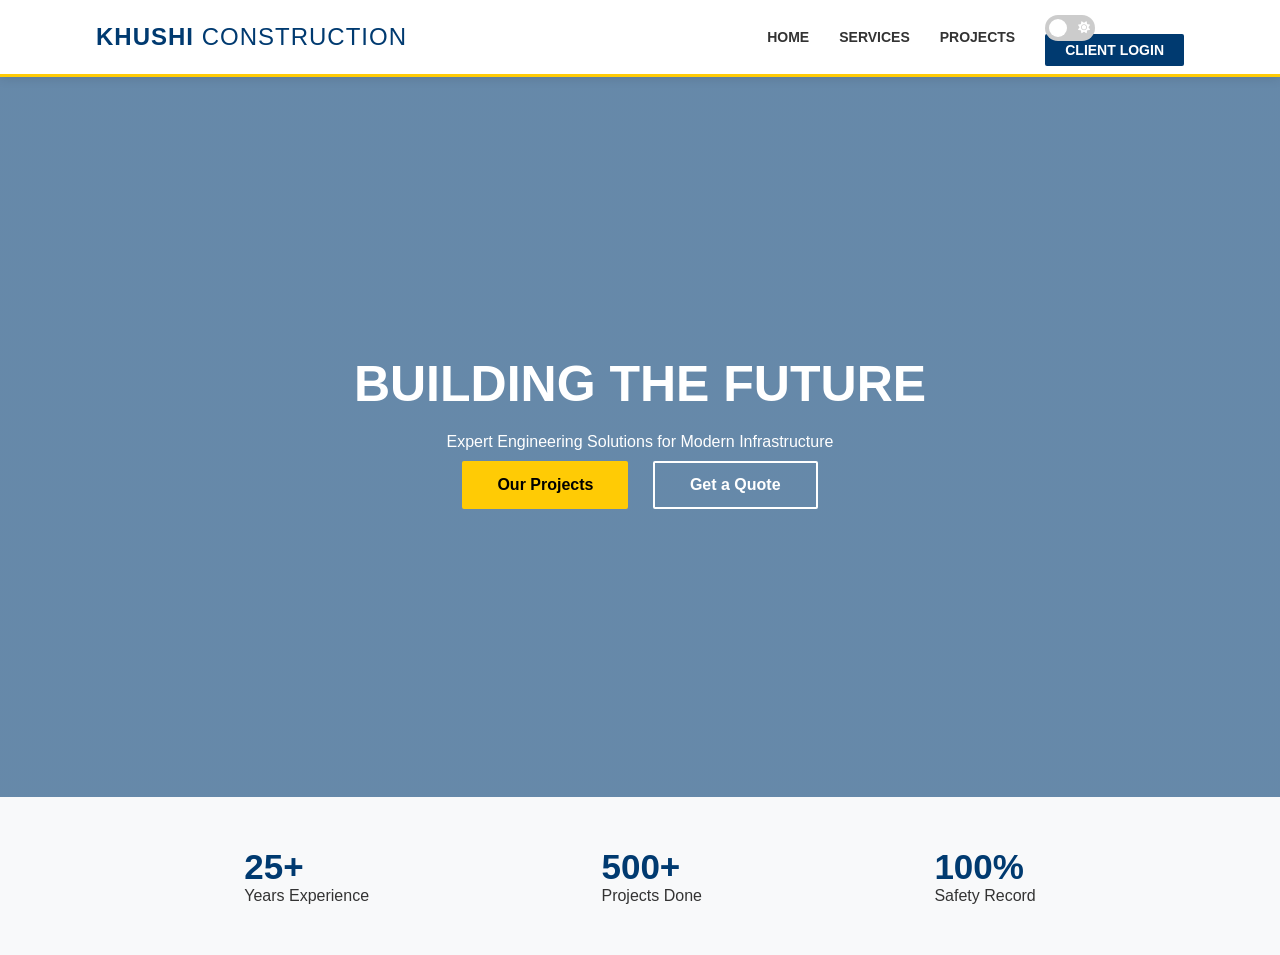
==== commit 66a5f104: "commit karo" ====
--- a/index.html
+++ b/index.html
@@ -3,163 +3,54 @@
 <head>
     <meta charset="UTF-8">
     <meta name="viewport" content="width=device-width, initial-scale=1.0">
-    <title>KHUSHI Construction | Expert Builders in Meerut</title>
-    <link rel="stylesheet" href="style.css?v=1.4">
-    <link href="https://fonts.googleapis.com/css2?family=Poppins:wght@300;400;600;700&display=swap" rel="stylesheet">
+    <title>KHUSHI Construction | Engineering Excellence</title>
     <link rel="stylesheet" href="https://cdnjs.cloudflare.com/ajax/libs/font-awesome/6.0.0/css/all.min.css">
+    <link rel="stylesheet" href="style.css">
 </head>
 <body>
-
     <header>
-        <nav>
-            <div class="logo">KHUSHI <span>Construction</span></div>
-            <ul class="nav-links">       
-                <li><a href="#home">Home</a></li>
+        <nav class="container">
+            <div class="logo">KHUSHI <span>CONSTRUCTION</span></div>
+            <ul class="nav-links">
+                <li><a href="index.html">Home</a></li>
                 <li><a href="#services">Services</a></li>
-                <li><a href="#gallery">Work</a></li>
-                <li><a href="#contact">Contact</a></li>
-                <li>
-                <div class="theme-switch-wrapper">
-                    <label class="theme-switch" for="checkbox">
-                        <input type="checkbox" id="checkbox" />
-                        <div class="slider"></div>
-                    </label>
-                    <span class="mode-label">Dark Mode</span>
-                </div>
-            </li>
-                <li><a href="login.html" class="btn-login">Client Login</a></li>
+                <li><a href="#projects">Projects</a></li>
+                <li class="nav-right">
+                    <div class="mode-toggle">
+                        <label class="switch" for="checkbox">
+                            <input type="checkbox" id="checkbox" />
+                            <div class="slider round">
+                                <i class="fas fa-moon"></i>
+                                <i class="fas fa-sun"></i>
+                            </div>
+                        </label>
+                    </div>
+                    <a href="login.html" class="btn-login">Client Login</a>
+                </li>
             </ul>
         </nav>
     </header>
 
-    <section id="home" class="hero">
-        <div class="hero-content">
-            <h1>Expert Builders in Meerut</h1>
-            <p>Quality Construction & Industrial Projects tailored to your needs.</p>
-            <a href="#contact" class="cta-btn">Get Free Quotation</a>
-        </div>
-    </section>
+    <main>
+        <section class="hero-section">
+            <div class="hero-overlay"></div>
+            <div class="hero-content">
+                <h1>BUILDING THE FUTURE</h1>
+                <p>Expert Engineering Solutions for Modern Infrastructure</p>
+                <div class="hero-btns">
+                    <a href="#projects" class="btn-primary">Our Projects</a>
+                    <a href="#contact" class="btn-secondary">Get a Quote</a>
+                </div>
+            </div>
+        </section>
 
-    <section id="stats" class="stats-section">
-        <div class="stats-container">
-            <div class="stat-item">
-                <i class="fas fa-building" style="font-size: 2.5rem; color: #1a2a6c; margin-bottom: 15px;"></i>
-                <span class="stat-number" data-count="100">0</span>
-                <p>Projects Completed</p>
-            </div>
-            <div class="stat-item">
-                <i class="fas fa-trowel-bricks" style="font-size: 2.5rem; color: #1a2a6c; margin-bottom: 15px;"></i>
-                <span class="stat-number" data-count="10">0</span>
-                <p>Years Experience</p>
-            </div>
-            <div class="stat-item">
-                <i class="fas fa-helmet-safety" style="font-size: 2.5rem; color: #1a2a6c; margin-bottom: 15px;"></i>
-                <span class="stat-number" data-count="50">0</span>
-                <p>Expert Labor</p>
-            </div>
-            <div class="stat-item">
-                <i class="fas fa-smile-beam" style="font-size: 2.5rem; color: #1a2a6c; margin-bottom: 15px;"></i>
-                <span class="stat-number" data-count="100">0</span>
-                <p>Happy Clients %</p>
-            </div>
-        </div>
-    </section>
+        <section class="stats-container">
+            <div class="stat-box"><h2>25+</h2><p>Years Experience</p></div>
+            <div class="stat-box"><h2>500+</h2><p>Projects Done</p></div>
+            <div class="stat-box"><h2>100%</h2><p>Safety Record</p></div>
+        </section>
+    </main>
 
-    <section id="services" class="services">
-        <h2>Our Services</h2>
-        <div class="service-container">
-            <div class="service-box">
-                <div class="icon">🏠</div>
-                <h3>Residential Construction</h3>
-                <p>Building your dream home with precision and care.</p>
-            </div>
-            <div class="service-box">
-                <div class="icon">🏢</div>
-                <h3>Commercial Buildings</h3>
-                <p>Modern workspaces and commercial complexes.</p>
-            </div>
-            <div class="service-box">
-                <div class="icon">📐</div>
-                <h3>Architecture Design</h3>
-                <p>Innovative designs that blend style with functionality.</p>
-            </div>
-        </div>
-    </section>
-
-    <section id="gallery" class="gallery-section">
-        <h2>Our Recent Work</h2>
-        <div class="gallery-grid">
-            <div class="gallery-item"><img src="project1.jpg" alt="Project 1"></div>
-            <div class="gallery-item"><img src="project2.jpg" alt="Project 2"></div>
-            <div class="gallery-item"><img src="project3.jpg" alt="Project 3"></div>
-            <div class="gallery-item"><img src="project4.jpg" alt="Project 4"></div>
-        </div>
-    </section>
-
-    <section id="testimonials" class="testimonials-section">
-        <h2>Client Testimonials</h2>
-        <div class="testimonial-container">
-            <div class="testimonial-item">
-                <p>"Khushi Construction ne hamara ghar bilkul time par aur best quality material ke saath banaya."</p>
-                <h4>- Rajesh Kumar, Meerut</h4>
-            </div>
-            <div class="testimonial-item">
-                <p>"Excellent service! The team is professional and very cooperative."</p>
-                <h4>- Priya Singh, Modinagar</h4>
-            </div>
-        </div>
-    </section>
-
-    <section id="contact" class="contact-section">
-        <div class="contact-container">
-            <h2>Contact Us for Quotation</h2>
-            <form id="contactForm">
-                <input type="text" placeholder="Your Name" required>
-                <input type="email" placeholder="Email Address" required>
-                <textarea rows="5" placeholder="Project Details (Home, Office, Industrial Construction?)" required></textarea>
-                <button type="submit" class="submit-btn">Send Message</button>
-            </form>
-        </div>
-    </section>
-
-    <section id="map" class="map-section">
-        <h2>Visit Our Office</h2>
-        <div class="map-container">
-            <iframe src="https://www.google.com/maps/embed?pb=!1m18!1m12!1m3!1d111667.5855701878!2d77.62536842514336!3d28.999661414457196!2m3!1f0!2f0!3f0!3m2!1i1024!2i768!4f13.1!3m3!1m2!1s0x390c64f4575d1ad3%3A0x3f5c786733230559!2sMeerut%2C%20Uttar%20Pradesh!5e0!3m2!1sen!2sin!4v1711361234567!5m2!1sen!2sin" width="100%" height="400" style="border:0;" allowfullscreen="" loading="lazy"></iframe>
-        </div>
-    </section>
-
-    <footer>
-        <p>© 2026 KHUSHI Construction | Meerut & Modinagar</p>
-    </footer>
-
-    <a href="https://wa.me/8979770393" class="whatsapp-float" target="_blank">
-        <i class="fab fa-whatsapp"></i>
-    </a>
-
-    <script src="https://code.jquery.com/jquery-3.6.0.min.js"></script>
-    <script>
-        $(document).ready(function() {
-            var a = 0;
-            $(window).scroll(function() {
-                var statsSection = $('#stats');
-                if (statsSection.length) {
-                    var oTop = statsSection.offset().top - window.innerHeight;
-                    if (a == 0 && $(window).scrollTop() > oTop) {
-                        $('.stat-number').each(function() {
-                            var $this = $(this), countTo = $this.attr('data-count');
-                            $({ countNum: $this.text() }).animate({ countNum: countTo }, {
-                                duration: 2000, easing: 'swing',
-                                step: function() { $this.text(Math.floor(this.countNum)); },
-                                complete: function() { $this.text(this.countNum); }
-                            });
-                        });
-                        a = 1;
-                    }
-                }
-            });
-        });
-    </script>
     <script src="script.js"></script>
 </body>
 </html>
--- a/style.css
+++ b/style.css
@@ -1,217 +1,46 @@
-/* --- 1. GLOBAL & DARK MODE --- */
-* {
-    margin: 0;
-    padding: 0;
-    box-sizing: border-box;
-    font-family: 'Poppins', sans-serif;
-}
-
-body {
-    background-color: #f9f9f9;
-    color: #333;
-    transition: 0.4s ease;
-    overflow-x: hidden;
+:root {
+    --lt-blue: #003a70; /* Official L&T Blue shade */
+    --lt-yellow: #ffcb05; /* Official L&T Yellow shade */
+    --bg: #ffffff;
+    --text: #333333;
+    --card-bg: #f8f9fa;
 }
 
 body.dark-mode {
-    background-color: #121212 !important;
-    color: #ffffff !important;
+    --bg: #121212;
+    --text: #f1f1f1;
+    --card-bg: #1e1e1e;
 }
 
-/* --- 2. NAVBAR & THEME SWITCH FIX --- */
-header {
-    background: #fff;
-    padding: 15px 10%;
-    box-shadow: 0 2px 10px rgba(0,0,0,0.1);
-    position: sticky;
-    top: 0;
-    z-index: 1000;
-}
+* { margin: 0; padding: 0; box-sizing: border-box; font-family: 'Helvetica', Arial, sans-serif; }
 
-body.dark-mode header { background-color: #1a1a1a !important; }
+body { background-color: var(--bg); color: var(--text); transition: 0.3s ease; }
 
-nav { 
-    display: flex; 
-    justify-content: space-between; 
-    align-items: center; 
-}
+/* Header & Nav */
+header { background: var(--bg); padding: 15px 0; border-bottom: 3px solid var(--lt-yellow); position: sticky; top: 0; z-index: 1000; box-shadow: 0 2px 10px rgba(0,0,0,0.1); }
+.container { width: 85%; margin: auto; display: flex; justify-content: space-between; align-items: center; }
+.logo { font-size: 24px; font-weight: 900; color: var(--lt-blue); letter-spacing: 1px; }
+.logo span { font-weight: 300; }
+.nav-links { list-style: none; display: flex; align-items: center; gap: 30px; }
+.nav-links a { text-decoration: none; color: var(--text); font-weight: 600; font-size: 14px; text-transform: uppercase; }
 
-.nav-right {
-    display: flex;
-    align-items: center;
-    gap: 20px;
-}
+/* Dark Mode Switch */
+.switch { position: relative; display: inline-block; width: 50px; height: 26px; }
+.switch input { opacity: 0; width: 0; height: 0; }
+.slider { position: absolute; cursor: pointer; top: 0; left: 0; right: 0; bottom: 0; background-color: #ccc; transition: .4s; border-radius: 34px; display: flex; align-items: center; justify-content: space-between; padding: 0 5px; }
+.slider i { font-size: 12px; color: white; }
+.slider:before { position: absolute; content: ""; height: 18px; width: 18px; left: 4px; bottom: 4px; background-color: white; transition: .4s; border-radius: 50%; z-index: 2; }
+input:checked + .slider { background-color: var(--lt-blue); }
+input:checked + .slider:before { transform: translateX(24px); }
 
-/* --- DARK MODE TOGGLE (IMAGE STYLE) --- */
-.theme-switch-wrapper {
-    display: flex;
-    align-items: center;
-    gap: 10px;
-}
+.btn-login { background: var(--lt-blue); color: white !important; padding: 8px 20px; border-radius: 2px; }
 
-.theme-switch {
-    display: inline-block;
-    height: 28px;
-    position: relative;
-    width: 60px; /* Thoda lamba toggle waisa hi dikhne ke liye */
-}
+/* Hero Section */
+.hero-section { height: 80vh; background: linear-gradient(rgba(0,58,112,0.6), rgba(0,58,112,0.6)), url('https://images.unsplash.com/photo-1541888946425-d81bb19240f5?q=80&w=2070') no-repeat center/cover; display: flex; align-items: center; justify-content: center; color: white; text-align: center; }
+.hero-content h1 { font-size: 50px; font-weight: 800; margin-bottom: 20px; }
+.btn-primary { background: var(--lt-yellow); color: #000; padding: 15px 35px; text-decoration: none; font-weight: bold; border-radius: 2px; display: inline-block; margin: 10px; }
+.btn-secondary { border: 2px solid white; color: white; padding: 13px 35px; text-decoration: none; font-weight: bold; border-radius: 2px; display: inline-block; margin: 10px; }
 
-.theme-switch input {
-    display: none;
-}
-
-.slider {
-    background-color: #333; /* Default dark background */
-    bottom: 0;
-    cursor: pointer;
-    left: 0;
-    position: absolute;
-    right: 0;
-    top: 0;
-    transition: .4s;
-    border-radius: 34px;
-}
-
-/* Safed wala gol circle */
-.slider:before {
-    background-color: #fff;
-    bottom: 4px;
-    content: "";
-    height: 20px;
-    left: 4px;
-    position: absolute;
-    transition: .4s;
-    width: 20px;
-    border-radius: 50%;
-    /* Moon ka icon dikhane ke liye (Optional styling) */
-    box-shadow: inset -3px -2px 0px 0px #333; 
-}
-
-/* Jab ON ho (Dark Mode) */
-input:checked + .slider {
-    background-color: #f39c12; /* Blue ya orange jo aapko pasand ho */
-}
-
-input:checked + .slider:before {
-    transform: translateX(32px);
-    box-shadow: none; /* Light mode mein moon icon hat jayega */
-    background-color: #fff;
-}
-
-/* Dark mode label text styling */
-.mode-label {
-    font-size: 14px;
-    font-weight: 600;
-    text-transform: uppercase;
-}
-
-/* --- 3. HERO SECTION FIX --- */
-.hero {
-    height: 90vh;
-    background: linear-gradient(rgba(0,0,0,0.6), rgba(0,0,0,0.6)), url('hero.png') no-repeat center center/cover;
-    display: flex;
-    align-items: center;
-    justify-content: center;
-    text-align: center;
-    color: #fff;
-}
-
-.hero h1 { font-size: clamp(30px, 5vw, 55px); margin-bottom: 20px; }
-
-.cta-btn {
-    display: inline-block;
-    padding: 15px 35px;
-    background: #ffcc00 !important;
-    color: #000 !important;
-    text-decoration: none;
-    font-weight: 800;
-    border-radius: 50px;
-    margin-top: 20px;
-    box-shadow: 0 8px 20px rgba(255, 204, 0, 0.3);
-    transition: 0.3s;
-}
-
-.cta-btn:hover {
-    transform: translateY(-3px);
-    background: #fff !important;
-}
-
-/* --- 4. PREMIUM LOGIN PAGE (FIXED STRUCTURE) --- */
-.login-page-body {
-    background: linear-gradient(135deg, #1a2a6c, #b21f1f);
-    height: 100vh;
-    display: flex;
-    align-items: center;
-    justify-content: center;
-    margin: 0;
-}
-
-.ultra-glass-box {
-    background: rgba(255, 255, 255, 0.1);
-    backdrop-filter: blur(20px);
-    -webkit-backdrop-filter: blur(20px);
-    border: 1px solid rgba(255, 255, 255, 0.2);
-    padding: 45px;
-    border-radius: 30px;
-    width: 90%;
-    max-width: 400px;
-    text-align: center;
-    color: #fff;
-    box-shadow: 0 25px 50px rgba(0,0,0,0.3);
-}
-
-.glass-login-box h2 { margin-bottom: 25px; font-size: 2.2rem; font-weight: 700; }
-
-.input-field {
-    width: 100%;
-    padding: 14px;
-    margin: 12px 0;
-    border: 1px solid rgba(255,255,255,0.1);
-    background: rgba(255, 255, 255, 0.2);
-    border-radius: 12px;
-    color: #fff;
-    outline: none;
-    font-size: 1rem;
-}
-
-.input-field::placeholder { color: rgba(255,255,255,0.7); }
-
-.login-submit-btn {
-    width: 100%;
-    padding: 15px;
-    background: #ffcc00;
-    border: none;
-    border-radius: 12px;
-    color: #000;
-    font-weight: 800;
-    font-size: 1.1rem;
-    cursor: pointer;
-    margin-top: 25px;
-    transition: 0.3s;
-}
-
-.login-submit-btn:hover {
-    background: #fff;
-    transform: scale(1.02);
-}
-
-/* --- 5. STATS SECTION --- */
-.stats-section { padding: 80px 10%; background: #f4f7ff; text-align: center; }
-.stats-container { display: flex; justify-content: center; gap: 30px; flex-wrap: wrap; }
-
-.stat-item {
-    background: #fff; 
-    padding: 40px; 
-    border-radius: 25px; 
-    width: 240px;
-    box-shadow: 0 15px 35px rgba(0,0,0,0.05); 
-    border-bottom: 6px solid #1a2a6c;
-    transition: 0.3s;
-}
-
-.stat-item:hover { transform: translateY(-10px); }
-
-body.dark-mode .stat-item { background: #1e1e1e; border-bottom-color: #f39c12; }
-
-.stat-number { font-size: 3rem; font-weight: 800; color: #1a2a6c; display: block; }
-body.dark-mode .stat-number { color: #f39c12; }+/* Stats Bar */
+.stats-container { display: flex; justify-content: space-around; padding: 50px 10%; background: var(--card-bg); }
+.stat-box h2 { color: var(--lt-blue); font-size: 35px; }
